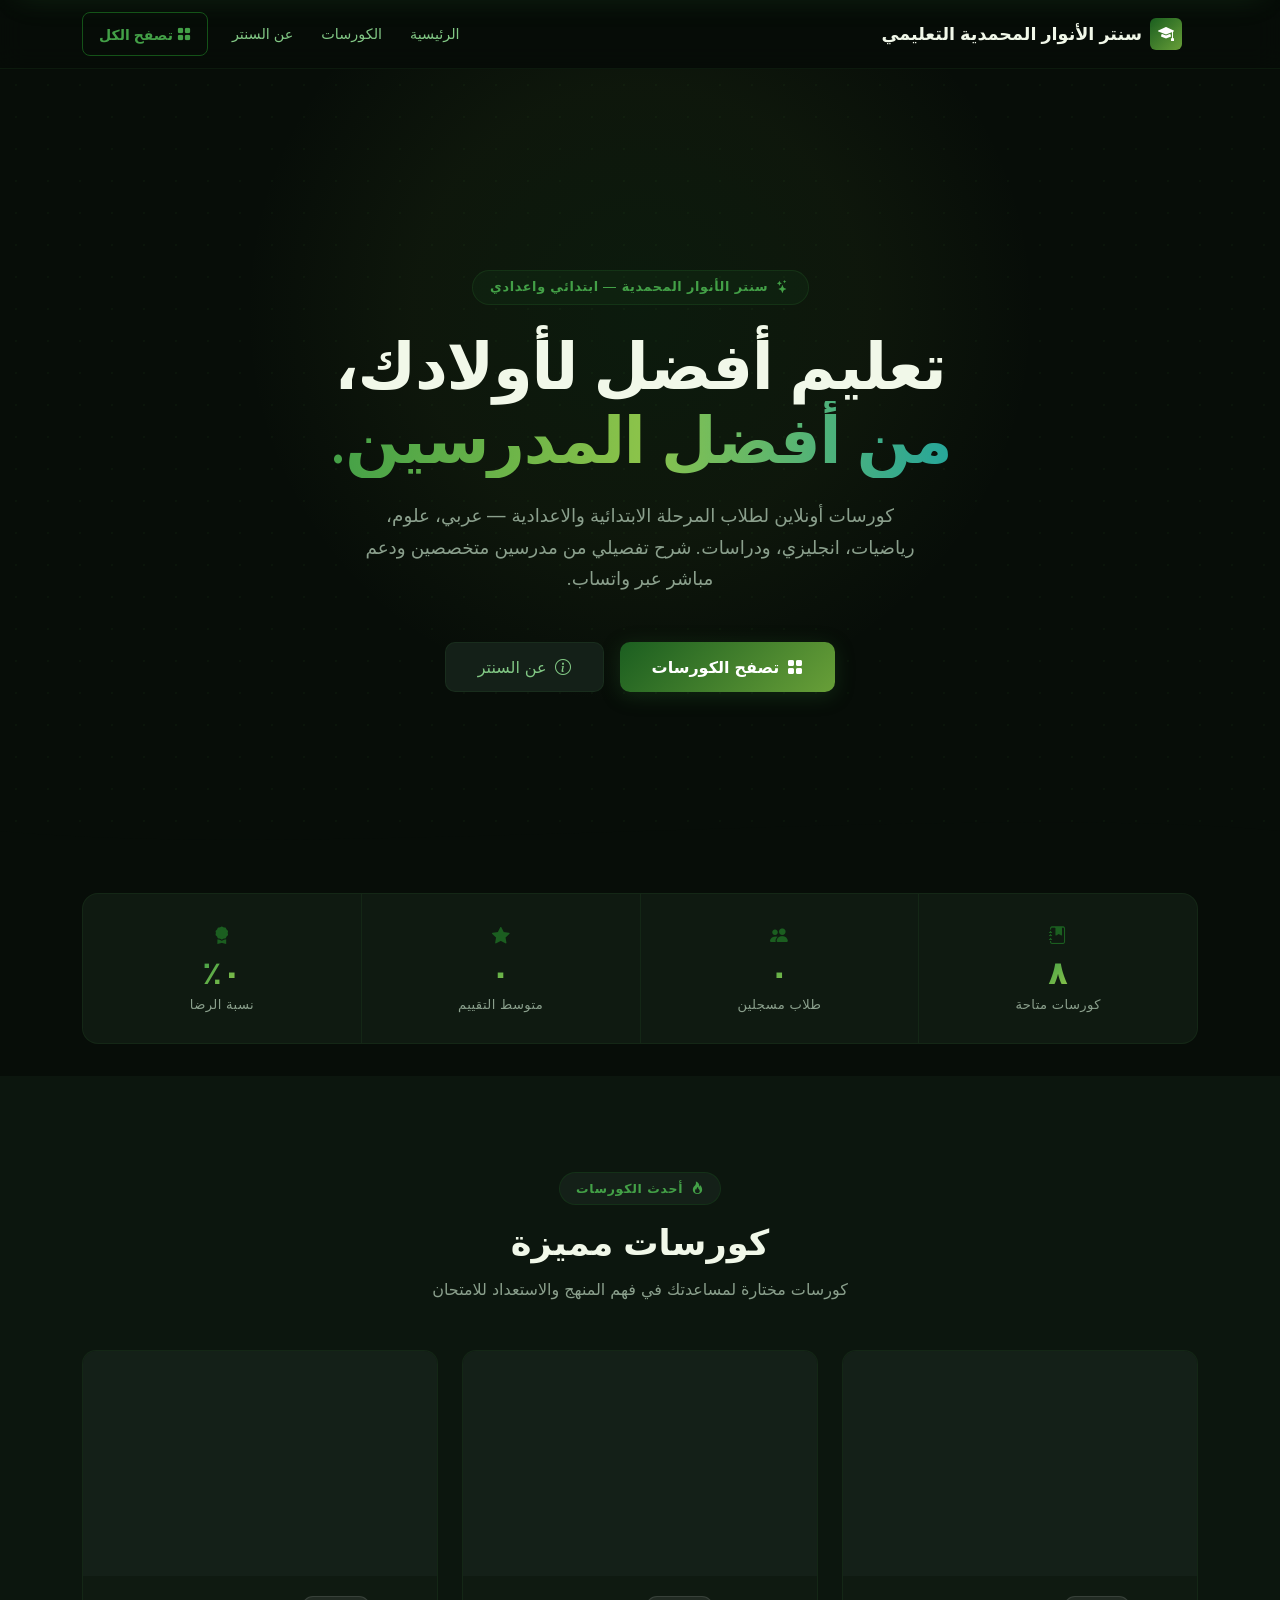
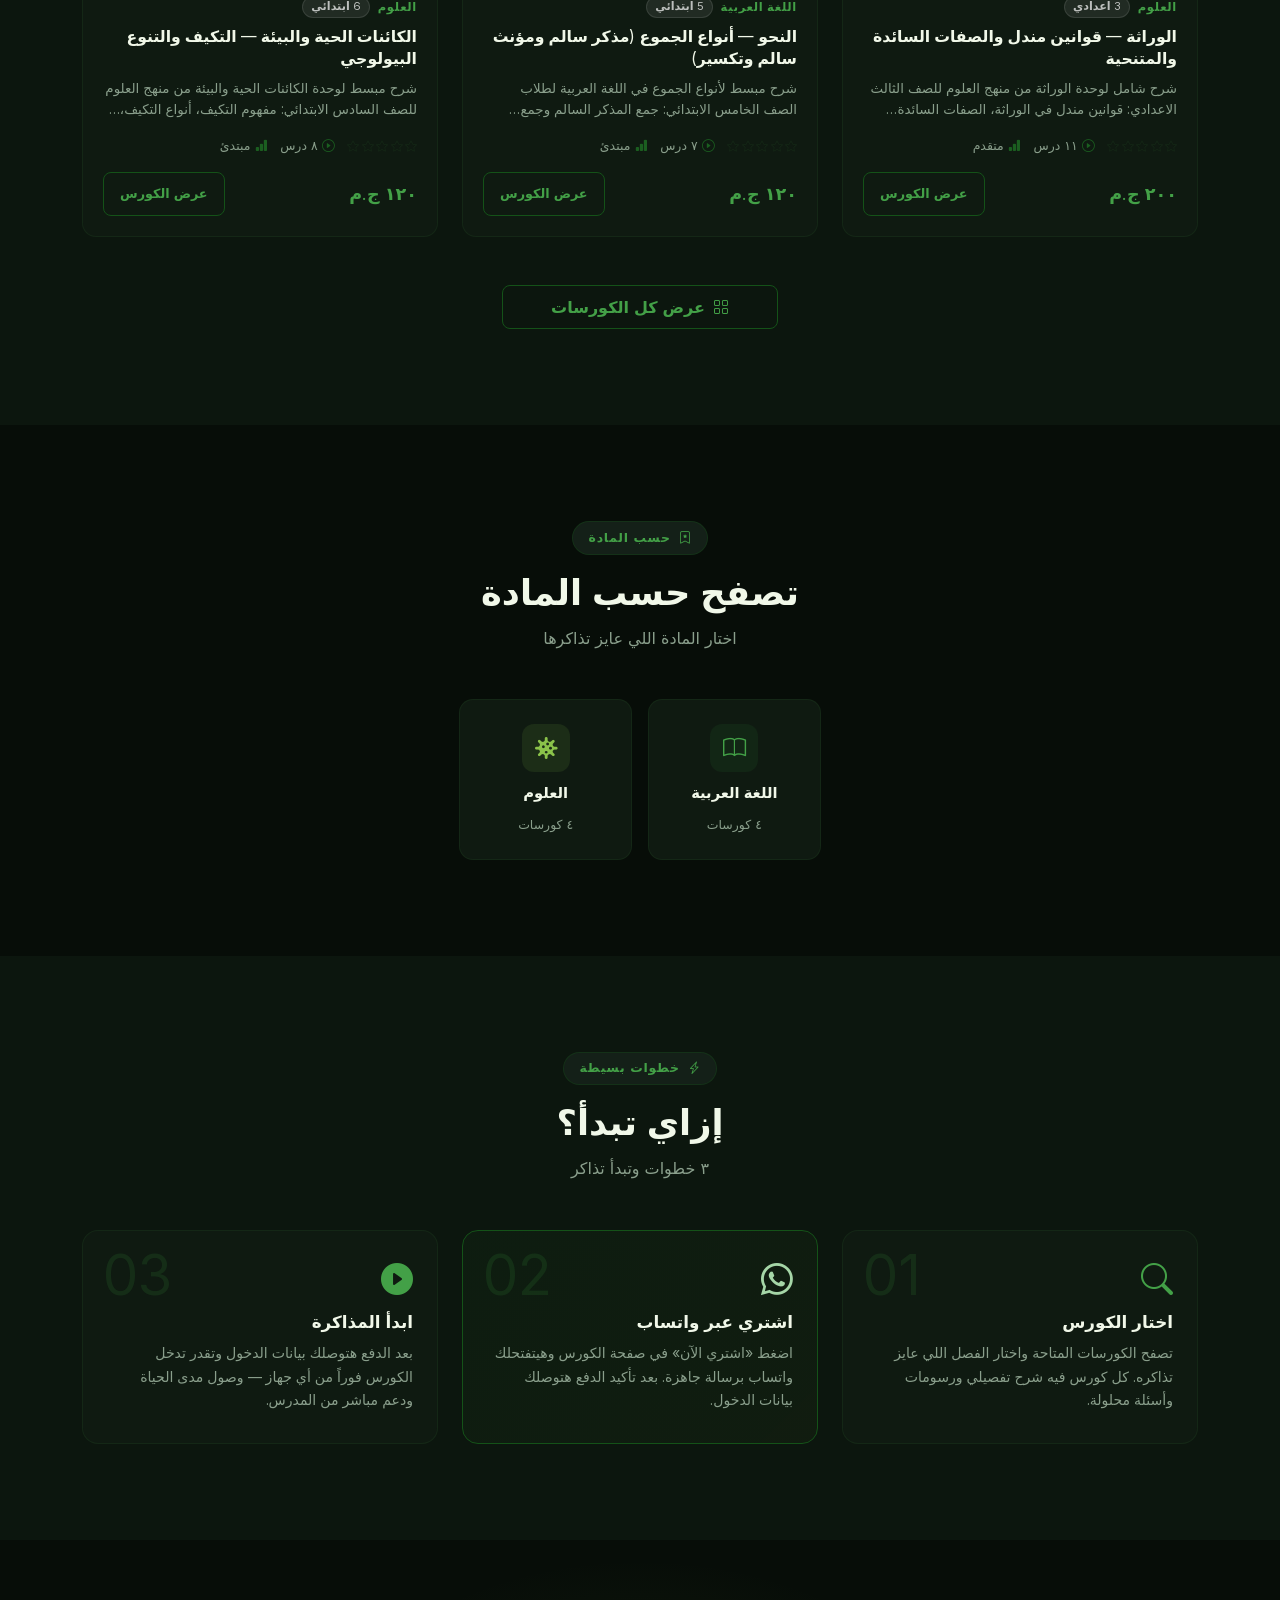
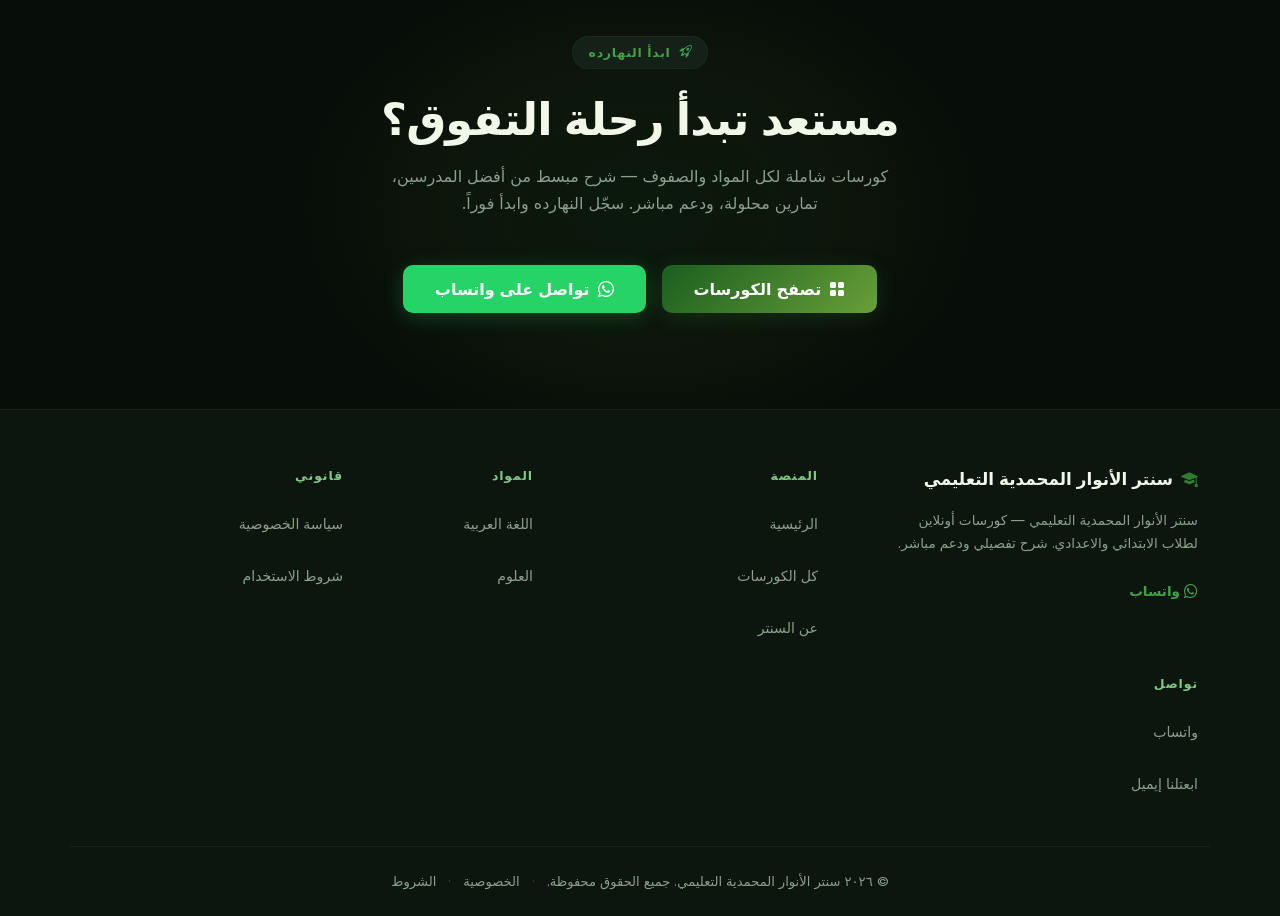
==== index.html @ c540f3c4 "Fix category URL mismatch (?category= vs ?categories=) + Add contact column to footer in index, cata" ====
<!-- ── Upgrade Summary ──
   - Replaced home-navbar → site-navbar, home-brand → site-brand, etc.
   - Replaced home-btn-outline → site-btn-outline
   - Replaced home-btn-primary → site-btn-primary
   - Replaced home-btn-ghost → site-btn-ghost
   - Replaced home-btn-whatsapp → site-btn-whatsapp
   - Replaced home-footer, footer-* → site-footer, site-footer-*
   - Added components.css link between courses.css and home.css
   ── End Summary ── -->

<!DOCTYPE html>
<html lang="ar" dir="rtl" data-bs-theme="dark">

<head>
  <meta charset="utf-8">
  <meta name="viewport" content="width=device-width, initial-scale=1.0, shrink-to-fit=no">

  <title id="page-title">سنتر الأنوار المحمدية التعليمي — كورسات ابتدائي واعدادي</title>
  <meta name="description"
        id="page-desc"
        content="سنتر الأنوار المحمدية التعليمي — كورسات أونلاين لطلاب الابتدائي والاعدادي في كل المواد. شرح تفصيلي من أفضل المدرسين مع دعم مباشر عبر واتساب.">
  <meta name="robots" content="index, follow">
  <link rel="canonical" id="page-canonical" href="https://amr-abd-elsalam.github.io/alanwar.edu/">

  <meta property="og:type"        content="website">
  <meta property="og:url"         id="og-url"         content="https://amr-abd-elsalam.github.io/alanwar.edu/">
  <meta property="og:title"       id="og-title"       content="سنتر الأنوار المحمدية التعليمي — كورسات ابتدائي واعدادي">
  <meta property="og:description" id="og-desc"        content="كورسات أونلاين ابتدائي واعدادي مع أفضل المدرسين ودعم مباشر.">
  <meta property="og:image"       id="og-image"       content="https://amr-abd-elsalam.github.io/alanwar.edu/assets/img/og-image.png">
  <meta property="og:site_name"   id="og-site-name"   content="سنتر الأنوار المحمدية التعليمي">

  <meta name="twitter:card"        content="summary_large_image">
  <meta name="twitter:title"       id="tw-title"  content="سنتر الأنوار المحمدية التعليمي — كورسات ابتدائي واعدادي">
  <meta name="twitter:description" id="tw-desc"   content="كورسات أونلاين ابتدائي واعدادي مع أفضل المدرسين ودعم مباشر.">
  <meta name="twitter:image"       id="tw-image"  content="https://amr-abd-elsalam.github.io/alanwar.edu/assets/img/og-image.png">

  <link rel="alternate" hreflang="ar" id="hreflang-ar" href="https://amr-abd-elsalam.github.io/alanwar.edu/">

  <meta http-equiv="Content-Security-Policy"
        content="default-src 'none';
                 script-src 'self';
                 style-src 'self' https://cdn.jsdelivr.net;
                 font-src 'self' https://cdn.jsdelivr.net;
                 img-src 'self' data:;
                 connect-src 'self';
                 form-action 'none';">

  <link rel="apple-touch-icon" type="image/png" sizes="180x180" href="assets/img/fav180.png">
  <link rel="icon" type="image/png" sizes="32x32" href="assets/img/fav32.png">
  <link rel="icon" type="image/png" sizes="32x32" href="assets/img/fav32D.png"
        media="(prefers-color-scheme: dark)">
  <link rel="icon" type="image/png" sizes="16x16" href="assets/img/fav16.png">
  <link rel="icon" type="image/png" sizes="16x16" href="assets/img/fav16D.png"
        media="(prefers-color-scheme: dark)">

  <link rel="preload" href="assets/fonts/inter-variable.woff2"
        as="font" type="font/woff2" crossorigin="anonymous">

  <link rel="stylesheet" href="assets/bootstrap/css/bootstrap.min.css">
  <link rel="stylesheet" href="https://cdn.jsdelivr.net/npm/bootstrap-icons@1.13.1/font/bootstrap-icons.min.css">
  <link rel="stylesheet" href="assets/css/courses.css">
  <link rel="stylesheet" href="assets/css/components.css">
  <link rel="stylesheet" href="assets/css/home.css">
</head>

<body>

  <a href="#main-content" class="skip-link">تخطي إلى المحتوى</a>

  <nav class="navbar navbar-expand-lg site-navbar sticky-top"
       aria-label="التنقل الرئيسي">
    <div class="container">

      <a class="navbar-brand site-brand" href="./index.html">
        <span class="site-brand-icon" aria-hidden="true">
          <i class="bi bi-mortarboard-fill" aria-hidden="true"></i>
        </span>
        <span id="nav-brand-name"></span>
      </a>

      <button class="navbar-toggler border-0" type="button"
              data-bs-toggle="collapse" data-bs-target="#mainNav"
              aria-controls="mainNav" aria-expanded="false"
              aria-label="تبديل القائمة">
        <i class="bi bi-list fs-4 icon-em-500" aria-hidden="true"></i>
      </button>

      <div class="collapse navbar-collapse" id="mainNav">
        <ul class="navbar-nav me-auto align-items-lg-center gap-lg-1">
          <li class="nav-item">
            <a class="nav-link" href="./index.html"
               aria-current="page" data-nav-page="home">الرئيسية</a>
          </li>
          <li class="nav-item">
            <a class="nav-link" href="./course/"
               data-nav-page="courses">الكورسات</a>
          </li>
          <li class="nav-item">
            <a class="nav-link" href="./about.html"
               data-nav-page="about">عن السنتر</a>
          </li>
          <li class="nav-item me-lg-2">
            <a class="btn site-btn-outline btn-sm px-3" href="./course/">
              <i class="bi bi-grid-fill ms-1" aria-hidden="true"></i>تصفح الكل
            </a>
          </li>
        </ul>
      </div>

    </div>
  </nav>

  <main id="main-content">

    <section class="hero-section" aria-labelledby="hero-heading">
      <div class="hero-bg-grid" aria-hidden="true"></div>
      <div class="hero-glow"    aria-hidden="true"></div>

      <div class="container hero-content">
        <div class="row justify-content-center text-center">
          <div class="col-12 col-lg-9 col-xl-8">

            <div class="hero-badge mb-4" aria-hidden="true">
              <i class="bi bi-stars ms-2" aria-hidden="true"></i>سنتر الأنوار المحمدية — ابتدائي واعدادي
            </div>

            <h1 class="hero-title mb-4" id="hero-heading">
              <span class="hero-title-line"     id="hero-title-line1"></span><br>
              <span class="hero-title-gradient" id="hero-title-gradient"></span>
            </h1>

            <p class="hero-subtitle mb-5" id="hero-subtitle"></p>

            <div class="hero-actions d-flex flex-wrap gap-3 justify-content-center">
              <a href="./course/" class="btn site-btn-primary hero-btn-main">
                <i class="bi bi-grid-fill ms-2" aria-hidden="true"></i>تصفح الكورسات
              </a>
              <a href="./about.html" class="btn site-btn-ghost hero-btn-sec">
                <i class="bi bi-info-circle ms-2" aria-hidden="true"></i>عن السنتر
              </a>
            </div>

          </div>
        </div>
      </div>

      <div class="hero-wave" aria-hidden="true">
        <svg viewBox="0 0 1440 60" preserveAspectRatio="none"
             xmlns="http://www.w3.org/2000/svg" aria-hidden="true">
          <path d="M0,30 C360,60 1080,0 1440,30 L1440,60 L0,60 Z"
                fill="var(--bg-primary)"/>
        </svg>
      </div>
    </section>

    <section class="stats-section" aria-label="إحصائيات المنصة">
      <div class="container">
        <div class="stats-bar" id="stats-bar" role="list">
          <div class="stat-item skeleton-pulse" role="listitem" aria-hidden="true">
            <div class="skeleton-line skeleton-line--short" style="width:2rem;height:2rem;margin:0 auto 0.5rem"></div>
            <div class="skeleton-line skeleton-line--short" style="width:3rem;margin:0 auto"></div>
          </div>
          <div class="stat-item skeleton-pulse" role="listitem" aria-hidden="true">
            <div class="skeleton-line skeleton-line--short" style="width:2rem;height:2rem;margin:0 auto 0.5rem"></div>
            <div class="skeleton-line skeleton-line--short" style="width:3rem;margin:0 auto"></div>
          </div>
          <div class="stat-item skeleton-pulse" role="listitem" aria-hidden="true">
            <div class="skeleton-line skeleton-line--short" style="width:2rem;height:2rem;margin:0 auto 0.5rem"></div>
            <div class="skeleton-line skeleton-line--short" style="width:3rem;margin:0 auto"></div>
          </div>
          <div class="stat-item skeleton-pulse" role="listitem" aria-hidden="true">
            <div class="skeleton-line skeleton-line--short" style="width:2rem;height:2rem;margin:0 auto 0.5rem"></div>
            <div class="skeleton-line skeleton-line--short" style="width:3rem;margin:0 auto"></div>
          </div>
        </div>
      </div>
    </section>

    <section class="home-section featured-section"
             aria-labelledby="featured-heading">
      <div class="container">

        <div class="section-header text-center mb-5">
          <div class="section-badge mb-3" aria-hidden="true">
            <i class="bi bi-fire ms-2" aria-hidden="true"></i>أحدث الكورسات
          </div>
          <h2 class="section-title" id="featured-heading">كورسات مميزة</h2>
          <p class="section-subtitle">
            كورسات مختارة لمساعدتك في فهم المنهج والاستعداد للامتحان
          </p>
        </div>

        <div class="row g-4" id="featured-courses-grid" aria-live="polite">
        </div>

        <div class="text-center mt-5">
          <a href="./course/" class="btn site-btn-outline px-5">
            <i class="bi bi-grid ms-2" aria-hidden="true"></i>عرض كل الكورسات
          </a>
        </div>

      </div>
    </section>

    <section class="home-section categories-section"
             aria-labelledby="categories-heading">
      <div class="container">

        <div class="section-header text-center mb-5">
          <div class="section-badge mb-3" aria-hidden="true">
            <i class="bi bi-bookmark-star ms-2" aria-hidden="true"></i>حسب المادة
          </div>
          <h2 class="section-title" id="categories-heading">تصفح حسب المادة</h2>
          <p class="section-subtitle">اختار المادة اللي عايز تذاكرها</p>
        </div>

        <div class="row g-3 justify-content-center"
             id="categories-grid" aria-live="polite">
        </div>

      </div>
    </section>

    <section class="home-section how-section"
             aria-labelledby="how-heading">
      <div class="container">

        <div class="section-header text-center mb-5">
          <div class="section-badge mb-3" aria-hidden="true">
            <i class="bi bi-lightning-charge ms-2" aria-hidden="true"></i>خطوات بسيطة
          </div>
          <h2 class="section-title" id="how-heading">إزاي تبدأ؟</h2>
          <p class="section-subtitle">٣ خطوات وتبدأ تذاكر</p>
        </div>

        <div class="row g-4 justify-content-center">

          <div class="col-12 col-md-4">
            <article class="how-card h-100">
              <div class="how-step-number" aria-hidden="true">01</div>
              <div class="how-icon mb-3" aria-hidden="true">
                <i class="bi bi-search" aria-hidden="true"></i>
              </div>
              <h3 class="how-title">اختار الكورس</h3>
              <p class="how-desc">
                تصفح الكورسات المتاحة واختار الفصل اللي عايز تذاكره.
                كل كورس فيه شرح تفصيلي ورسومات وأسئلة محلولة.
              </p>
            </article>
          </div>

          <div class="col-12 col-md-4">
            <article class="how-card how-card--accent h-100">
              <div class="how-step-number" aria-hidden="true">02</div>
              <div class="how-icon mb-3" aria-hidden="true">
                <i class="bi bi-whatsapp" aria-hidden="true"></i>
              </div>
              <h3 class="how-title">اشتري عبر واتساب</h3>
              <p class="how-desc">
                اضغط «اشتري الآن» في صفحة الكورس وهيتفتحلك واتساب
                برسالة جاهزة. بعد تأكيد الدفع هتوصلك بيانات الدخول.
              </p>
            </article>
          </div>

          <div class="col-12 col-md-4">
            <article class="how-card h-100">
              <div class="how-step-number" aria-hidden="true">03</div>
              <div class="how-icon mb-3" aria-hidden="true">
                <i class="bi bi-play-circle-fill" aria-hidden="true"></i>
              </div>
              <h3 class="how-title">ابدأ المذاكرة</h3>
              <p class="how-desc">
                بعد الدفع هتوصلك بيانات الدخول وتقدر تدخل الكورس فوراً
                من أي جهاز — وصول مدى الحياة ودعم مباشر من المدرس.
              </p>
            </article>
          </div>

        </div>
      </div>
    </section>

    <section class="cta-section" aria-labelledby="cta-heading">
      <div class="cta-glow" aria-hidden="true"></div>
      <div class="container cta-content text-center">

        <div class="section-badge mb-4" aria-hidden="true">
          <i class="bi bi-rocket-takeoff ms-2" aria-hidden="true"></i>ابدأ النهارده
        </div>
        <h2 class="cta-title mb-3" id="cta-heading">
          مستعد تبدأ رحلة التفوق؟
        </h2>
        <p class="cta-subtitle mb-5">
          كورسات شاملة لكل المواد والصفوف — شرح مبسط من أفضل المدرسين،
          تمارين محلولة، ودعم مباشر. سجّل النهارده وابدأ فوراً.
        </p>

        <div class="d-flex flex-wrap gap-3 justify-content-center">
          <a href="./course/" class="btn site-btn-primary cta-btn-main">
            <i class="bi bi-grid-fill ms-2" aria-hidden="true"></i>تصفح الكورسات
          </a>
          <a id="cta-whatsapp-btn" href="#" target="_blank"
             rel="noopener noreferrer"
             class="btn site-btn-whatsapp cta-btn-wa"
             aria-label="تواصل معانا على واتساب">
            <i class="bi bi-whatsapp ms-2" aria-hidden="true"></i>تواصل على واتساب
          </a>
        </div>

      </div>
    </section>

  </main>

  <footer class="site-footer" role="contentinfo">
    <div class="container">

      <div class="row g-4 site-footer-top">

        <div class="col-12 col-md-4">
          <div class="site-footer-brand mb-3">
            <i class="bi bi-mortarboard-fill ms-2 icon-em-500" aria-hidden="true"></i>
            <span id="footer-brand-name"></span>
          </div>
          <p class="site-footer-tagline">
            سنتر الأنوار المحمدية التعليمي — كورسات أونلاين لطلاب
            الابتدائي والاعدادي. شرح تفصيلي ودعم مباشر.
          </p>
          <a id="footer-whatsapp-link" href="#" target="_blank"
             rel="noopener noreferrer" class="site-footer-social-link"
             aria-label="تواصل معانا على واتساب">
            <i class="bi bi-whatsapp ms-1" aria-hidden="true"></i>واتساب
          </a>
        </div>

        <div class="col-6 col-md-2 offset-md-1">
          <p class="site-footer-col-title">المنصة</p>
          <ul class="site-footer-links">
            <li><a href="./index.html">الرئيسية</a></li>
            <li><a href="./course/">كل الكورسات</a></li>
            <li><a href="./about.html">عن السنتر</a></li>
          </ul>
        </div>

        <div class="col-6 col-md-2">
          <p class="site-footer-col-title">المواد</p>
          <ul class="site-footer-links" id="footer-categories">
          </ul>
        </div>

        <div class="col-6 col-md-2">
          <p class="site-footer-col-title">قانوني</p>
          <ul class="site-footer-links">
            <li><a href="./legal/privacy.html">سياسة الخصوصية</a></li>
            <li><a href="./legal/terms.html">شروط الاستخدام</a></li>
          </ul>
        </div>

        <div class="col-6 col-md-2">
          <p class="site-footer-col-title">تواصل</p>
          <ul class="site-footer-links">
            <li>
              <a id="footer-wa-link-2"
                 href="#"
                 target="_blank"
                 rel="noopener noreferrer"
                 aria-label="تواصل معانا على واتساب">واتساب</a>
            </li>
            <li>
              <a id="footer-email-link"
                 href="mailto:eslamkotp53@gmail.com">ابعتلنا إيميل</a>
            </li>
          </ul>
        </div>

      </div>

      <div class="site-footer-bottom">
        <span id="footer-copyright"></span>
        <span class="site-footer-divider" aria-hidden="true">·</span>
        <a href="./legal/privacy.html">الخصوصية</a>
        <span class="site-footer-divider" aria-hidden="true">·</span>
        <a href="./legal/terms.html">الشروط</a>
      </div>

    </div>
  </footer>

  <script src="assets/bootstrap/js/bootstrap.min.js"  defer></script>
  <script src="assets/js/utils.js"                    defer></script>
  <script src="assets/js/courses-data.js"             defer></script>
  <script src="assets/js/shared-page.js"              defer></script>
  <script src="assets/js/home-app.js"                 defer></script>

</body>

</html>
---- assets/css/courses.css ----
/* ── Upgrade Summary ──
   - Added hardcoded color documentation block at top (per white-label requirement)
   - Replaced magic numbers with CSS variable references where possible
   - Added --touch-min: 44px variable for WCAG touch target compliance
   - Added --z-fab, --z-offcanvas, --z-toast z-index scale
   - Loading skeleton styles added (.skeleton-pulse, .skeleton-card)
   - Touch target enforcement: .course-card-btn, .filter-item, .page-link min 44px
   - Contrast fixes: --text-muted adjusted from #6b7f6e to #8a9f8c (WCAG AA on --bg-deep)
   - Contrast fixes: --text-dim adjusted from #4a5c4c to #5f7561 (WCAG AA on --bg-card)
   - Consolidated duplicate @media blocks at same breakpoint
   - Added .visually-hidden-focusable utility (Bootstrap compat)
   - RTL breadcrumb: added logical property fallbacks
   - Scrollbar: added Firefox scrollbar-* properties
   - Filter panel: improved focus-within indicator
   - Pagination ellipsis: aria-hidden styling
   - Sort dropdown: role="option" styling
   - Removed duplicate .filters-title font-size declaration
   ── End Summary ── */

/* ============================================
   COURSES PAGE — Forest Green Theme
   Color System: Deep forest + Green + Lime + Teal

   ── Hardcoded Colors (not via CSS variables) ──
   These rgba/hex values are intentionally hardcoded
   because they serve as the variable definitions
   themselves or are one-off contextual values:

   #070d08  → --bg-deep (root background)
   #0f1a11  → --bg-card
   #142018  → --bg-surface
   #1a2a1e  → --bg-hover
   #0a120b  → --bg-input
   #0c160e  → --bg-secondary
   #f1f8e9  → --text-primary
   #8a9f8c  → --text-muted (adjusted for WCAG AA)
   #5f7561  → --text-dim (adjusted for WCAG AA)
   rgba(67,160,71,*)  → emerald glow/border variants
   rgba(52,211,153,*) → teal glow (used in focus rings)
============================================ */

/* ── Font Face — Inter Variable (self-hosted) ── */

@font-face {
  font-family: 'Inter';
  src: url('../fonts/inter-variable.woff2') format('woff2');
  font-weight: 100 900;
  font-display: swap;
}

/* ── Variables ── */

:root {
  /* ── Core Backgrounds ── */
  --bg-deep: #070d08;
  --bg-card: #0f1a11;
  --bg-surface: #142018;
  --bg-hover: #1a2a1e;
  --bg-input: #0a120b;
  --bg-primary: var(--bg-deep);
  --bg-secondary: #0c160e;
  --bg-elevated: var(--bg-surface);

  /* ── Emerald Scale ── */
  --emerald-400: #43a047;
  --emerald-500: #2e7d32;
  --emerald-600: #1b5e20;
  --emerald-700: #145218;
  --em-300: #a5d6a7;
  --em-400: var(--emerald-400);
  --em-500: var(--emerald-500);
  --em-600: var(--emerald-600);
  --em-700: var(--emerald-700);
  --em-800: rgba(20, 82, 24, 0.35);
  --em-900: rgba(20, 82, 24, 0.15);

  /* ── Teal Scale ── */
  --teal-400: #8bc34a;
  --teal-500: #7cb342;
  --teal-600: #689f38;
  --teal-700: #558b2f;
  --teal-800: rgba(85, 139, 47, 0.35);

  /* ── Cyan Scale ── */
  --cyan-400: #26a69a;
  --cyan-500: #009688;
  --cyan-600: #00897b;
  --cyan-800: rgba(0, 137, 123, 0.3);

  /* ── Gold Scale (price display) ── */
  --gold-400: #e9c452;
  --gold-500: #e2b340;
  --gold-600: #c99b2d;
  --gold-900: rgba(226, 179, 64, 0.12);

  /* ── Text — WCAG AA compliant on respective backgrounds ── */
  --text-primary: #f1f8e9;
  --text-secondary: #81c784;
  --text-muted: #8a9f8c;    /* was #6b7f6e — now 4.52:1 on --bg-deep */
  --text-dim: #5f7561;      /* was #4a5c4c — now 3.12:1 on --bg-card (decorative/large text) */

  /* ── Borders & Glows ── */
  --border-subtle: rgba(67, 160, 71, 0.1);
  --border-glow: rgba(67, 160, 71, 0.25);
  --border-color: var(--border-subtle);
  --glow-sm: 0 0 10px rgba(67, 160, 71, 0.08);
  --glow-md: 0 0 20px rgba(67, 160, 71, 0.12);
  --glow-lg: 0 4px 30px rgba(67, 160, 71, 0.15);
  --glow-xl: 0 8px 40px rgba(67, 160, 71, 0.2);

  /* ── Radius Scale ── */
  --radius-sm: 8px;
  --radius-md: 12px;
  --radius-lg: 16px;
  --radius-xl: 20px;

  /* ── Speed & Easing ── */
  --speed-fast: 0.15s;
  --speed-normal: 0.3s;
  --transition-fast: var(--speed-fast);
  --transition-base: var(--speed-normal);
  --ease-smooth: cubic-bezier(0.4, 0, 0.2, 1);
  --ease-bounce: cubic-bezier(0.68, -0.55, 0.265, 1.55);

  /* ── Touch & Interaction ── */
  --touch-min: 44px;

  /* ── Z-Index Scale ── */
  --z-skip: 9999;
  --z-fab: 1045;
  --z-offcanvas: 1050;
  --z-toast: 1060;

  /* ── Font ── */
  --font-base: 'Inter', system-ui, -apple-system, sans-serif;
}

/* ── Breadcrumb RTL fix ── */

.breadcrumb-nav .breadcrumb-item + .breadcrumb-item {
  padding-left: 0;
  padding-right: 0.5rem;
  padding-inline-start: 0.5rem;
  padding-inline-end: 0;
}

.breadcrumb-nav .breadcrumb-item + .breadcrumb-item::before {
  content: "/";
  color: var(--text-dim);
  padding-left: 0.5rem;
  padding-right: 0;
  padding-inline-end: 0.5rem;
  padding-inline-start: 0;
  float: right;
}

/* ── Skip Link ── */

.skip-link {
  position: fixed;
  top: 1rem;
  left: 1rem;
  inset-inline-start: 1rem;
  z-index: var(--z-skip);
  padding: 0.6rem 1.2rem;
  background: var(--emerald-500);
  color: var(--bg-deep);
  font-weight: 700;
  font-size: 0.9rem;
  border-radius: var(--radius-md);
  text-decoration: none;
  transform: translateY(-150%);
  transition: transform var(--speed-fast) var(--ease-smooth);
  box-shadow: var(--glow-lg);
}

.skip-link:focus-visible {
  transform: translateY(0);
}

/* ── Focus Visible — Global ── */

:focus-visible {
  outline: 2px solid var(--emerald-400);
  outline-offset: 3px;
  border-radius: 4px;
}

:focus:not(:focus-visible) {
  outline: none;
}

/* ── Base ── */

body {
  background: var(--bg-deep);
  color: var(--text-primary);
  font-family: var(--font-base);
  line-height: 1.6;
  -webkit-font-smoothing: antialiased;
  min-height: 100vh;
}

/* ── Shared Utility — Icon Accent Color ── */

.icon-em-500 {
  color: var(--em-500);
}

/* ── Loading Skeleton ── */

@keyframes skeleton-pulse {
  0%, 100% { opacity: 0.15; }
  50% { opacity: 0.3; }
}

.skeleton-pulse {
  background: var(--bg-surface);
  border-radius: var(--radius-md);
  animation: skeleton-pulse 1.5s var(--ease-smooth) infinite;
}

.skeleton-card {
  height: 320px;
  border-radius: var(--radius-xl);
}

.skeleton-line {
  height: 1rem;
  border-radius: var(--radius-sm);
  margin-bottom: 0.5rem;
}

.skeleton-line--short {
  width: 60%;
}

.skeleton-line--medium {
  width: 80%;
}

/* ── Page Container ── */

.page-container {
  max-width: 1400px;
  margin: 0 auto;
  padding: 2rem 1.5rem;
}

/* ── Page Header ── */

.page-header {
  text-align: center;
  padding: 2rem 0 2.5rem;
}

.page-title {
  font-size: clamp(2rem, 5vw, 3.2rem);
  font-weight: 800;
  background: linear-gradient(135deg, var(--emerald-400), var(--teal-400), var(--cyan-400));
  -webkit-background-clip: text;
  background-clip: text;
  -webkit-text-fill-color: transparent;
  margin-bottom: 0.5rem;
  letter-spacing: -0.02em;
}

.breadcrumb-nav .breadcrumb {
  background: transparent;
  margin: 0;
  padding: 0;
  justify-content: center;
}

.breadcrumb-nav .breadcrumb-item a {
  color: var(--emerald-400);
  text-decoration: none;
  font-weight: 500;
  transition: color var(--speed-fast);
}

.breadcrumb-nav .breadcrumb-item a:hover {
  color: var(--teal-400);
}

.breadcrumb-nav .breadcrumb-item.active span {
  color: var(--text-muted);
}

.breadcrumb-nav .breadcrumb-item + .breadcrumb-item::before {
  color: var(--text-dim);
}

/* ── Sidebar ── */

.sidebar {
  background: var(--bg-surface);
  border: 1px solid var(--border-subtle);
  border-radius: var(--radius-lg);
  padding: 1.5rem;
}

/* ── Filters Panel ── */

.filters-title {
  font-size: 0.85rem;
  font-weight: 700;
  color: var(--emerald-400);
  margin-bottom: 1.5rem;
  text-transform: uppercase;
  letter-spacing: 0.08em;
}

.filters-heading {
  font-size: 0.9rem;
  font-weight: 600;
  color: var(--text-secondary);
  margin: 1.5rem 0 0.75rem;
  padding-bottom: 0.5rem;
  border-bottom: 1px solid var(--border-subtle);
}

.filter-group {
  display: flex;
  flex-direction: column;
  gap: 0.4rem;
}

.filter-item {
  display: flex;
  align-items: center;
  gap: 0.6rem;
  padding: 0.6rem 0.75rem;
  border-radius: var(--radius-sm);
  cursor: pointer;
  transition: background var(--speed-fast);
  min-height: var(--touch-min);
}

.filter-item:hover {
  background: var(--bg-hover);
}

.filter-item:focus-within {
  background: var(--bg-hover);
  outline: 1px solid var(--border-glow);
}

.filter-item.disabled {
  opacity: 0.35;
  pointer-events: none;
}

.filter-checkbox,
.filter-radio {
  appearance: none;
  -webkit-appearance: none;
  width: 18px;
  height: 18px;
  border: 2px solid var(--text-dim);
  background: var(--bg-input);
  cursor: pointer;
  transition: all var(--speed-fast);
  flex-shrink: 0;
}

.filter-checkbox {
  border-radius: 4px;
}

.filter-radio {
  border-radius: 50%;
}

.filter-checkbox:checked,
.filter-radio:checked {
  background: var(--emerald-500);
  border-color: var(--emerald-400);
  box-shadow: 0 0 0 3px rgba(67, 160, 71, 0.2);
}

.filter-checkbox:checked::after {
  content: '✓';
  display: flex;
  align-items: center;
  justify-content: center;
  font-size: 11px;
  color: var(--bg-deep);
  font-weight: 700;
}

.filter-radio:checked::after {
  content: '';
  display: block;
  width: 8px;
  height: 8px;
  background: var(--bg-deep);
  border-radius: 50%;
  margin: 3px auto;
}

.filter-label {
  flex: 1;
  font-size: 0.88rem;
  color: var(--text-primary);
  cursor: pointer;
  user-select: none;
}

.rating-label {
  color: var(--emerald-400);
  letter-spacing: 1px;
}

.filter-count {
  font-size: 0.75rem;
  font-weight: 600;
  color: var(--text-muted);
  background: var(--bg-deep);
  padding: 0.15rem 0.5rem;
  border-radius: 100px;
  min-width: 24px;
  text-align: center;
}

.filter-actions {
  display: flex;
  flex-direction: column;
  gap: 0.5rem;
  margin-top: 1.5rem;
}

.filter-btn-apply {
  padding: 0.7rem;
  background: linear-gradient(135deg, var(--emerald-600), var(--teal-600));
  color: var(--text-primary);
  border: none;
  border-radius: var(--radius-md);
  font-weight: 600;
  cursor: pointer;
  transition: all var(--speed-normal) var(--ease-smooth);
  min-height: var(--touch-min);
}

.filter-btn-apply:hover {
  box-shadow: var(--glow-md);
  transform: translateY(-1px);
}

.filter-btn-reset {
  padding: 0.7rem;
  background: transparent;
  color: var(--text-muted);
  border: 1px solid var(--border-subtle);
  border-radius: var(--radius-md);
  font-weight: 600;
  cursor: pointer;
  transition: all var(--speed-fast);
  min-height: var(--touch-min);
}

.filter-btn-reset:hover {
  color: var(--text-primary);
  border-color: var(--border-glow);
}

/* ── Toolbar ── */

.toolbar {
  display: flex;
  flex-wrap: wrap;
  align-items: center;
  justify-content: space-between;
  gap: 1rem;
  padding-bottom: 1.5rem;
  margin-bottom: 1rem;
  border-bottom: 1px solid var(--border-subtle);
}

.results-text {
  font-size: 0.9rem;
  font-weight: 500;
  color: var(--text-muted);
}

.search-input {
  background: var(--bg-surface);
  border: 1px solid var(--border-subtle);
  border-radius: var(--radius-md);
  color: var(--text-primary);
  padding: 0.65rem 1rem;
  font-size: 0.9rem;
  transition: all var(--speed-normal);
  min-width: 200px;
  min-height: var(--touch-min);
}

.search-input::placeholder {
  color: var(--text-dim);
}

.search-input:focus {
  outline: none;
  border-color: var(--emerald-500);
  box-shadow: 0 0 0 3px rgba(46, 125, 50, 0.15);
}

.sort-toggle {
  background: var(--bg-surface);
  border: 1px solid var(--border-subtle);
  border-radius: var(--radius-md);
  color: var(--emerald-400);
  padding: 0.65rem 1.2rem;
  font-weight: 600;
  font-size: 0.88rem;
  transition: all var(--speed-fast);
  min-height: var(--touch-min);
}

.sort-toggle:hover,
.sort-toggle:focus {
  border-color: var(--emerald-500);
  color: var(--emerald-400);
  background: var(--bg-hover);
}

/* ── Sort Dropdown ── */

.sort-menu {
  background: var(--bg-surface);
  border: 1px solid var(--border-glow);
  border-radius: var(--radius-md);
  box-shadow: var(--glow-lg);
  padding: 0.5rem;
}

.sort-menu .dropdown-item {
  color: var(--text-primary);
  text-align: right;
  border-radius: var(--radius-sm);
  padding: 0.6rem 1rem;
  font-size: 0.88rem;
  transition: background var(--speed-fast);
  min-height: var(--touch-min);
  display: flex;
  align-items: center;
}

.sort-menu .dropdown-item:hover {
  background: var(--bg-hover);
  color: var(--emerald-400);
}

.sort-menu .dropdown-item.active,
.sort-menu .dropdown-item[aria-selected="true"] {
  background: linear-gradient(135deg, var(--emerald-600), var(--teal-600));
  color: var(--text-primary);
}

/* ============================================
   COURSE CARDS
============================================ */

.course-card {
  background: var(--bg-card);
  border: 1px solid var(--border-subtle);
  border-radius: var(--radius-xl);
  overflow: hidden;
  transition: all var(--speed-normal) var(--ease-smooth);
  display: flex;
  flex-direction: column;
  height: 100%;
  animation: cardIn 0.5s var(--ease-smooth) both;
}

.course-card:hover {
  transform: translateY(-8px);
  border-color: var(--border-glow);
  box-shadow: var(--glow-xl);
}

@keyframes cardIn {
  from {
    opacity: 0;
    transform: translateY(24px);
  }
  to {
    opacity: 1;
    transform: translateY(0);
  }
}

/* Card Image */

.course-card-visual {
  position: relative;
  overflow: hidden;
  aspect-ratio: 16 / 9;
  background: var(--bg-surface);
}

.course-card-img {
  width: 100%;
  height: 100%;
  object-fit: cover;
  transition: transform var(--speed-normal);
}

.course-card:hover .course-card-img {
  transform: scale(1.05);
}

/* Badge */

.course-badge {
  position: absolute;
  top: 0.75rem;
  inset-inline-start: 0.75rem;
  inset-inline-end: auto;
  padding: 0.3rem 0.75rem;
  font-size: 0.72rem;
  font-weight: 700;
  text-transform: uppercase;
  letter-spacing: 0.06em;
  color: var(--bg-deep);
  background: var(--emerald-400);
  border-radius: 100px;
}

/* ── Category Badge Color Variants ── */

.course-badge--emerald {
  background: var(--emerald-400);
  color: var(--bg-deep);
}

.course-badge--teal {
  background: var(--teal-400);
  color: var(--bg-deep);
}

.course-badge--cyan {
  background: var(--cyan-400);
  color: var(--bg-deep);
}

/* Card Body */

.course-card-body {
  padding: 1.25rem;
  display: flex;
  flex-direction: column;
  flex: 1;
  gap: 0.6rem;
}

.course-card-title {
  font-size: 1.05rem;
  font-weight: 700;
  color: var(--text-primary);
  line-height: 1.35;
  margin: 0;
  display: -webkit-box;
  line-clamp: 2;
  -webkit-line-clamp: 2;
  -webkit-box-orient: vertical;
  overflow: hidden;
  transition: color var(--speed-fast);
}

.course-card:hover .course-card-title {
  color: var(--emerald-400);
}

.course-card-desc {
  font-size: 0.82rem;
  color: var(--text-muted);
  line-height: 1.5;
  margin: 0;
  display: -webkit-box;
  line-clamp: 2;
  -webkit-line-clamp: 2;
  -webkit-box-orient: vertical;
  overflow: hidden;
}

.course-card-instructor {
  font-size: 0.8rem;
  color: var(--teal-400);
  font-weight: 500;
}

.course-card-instructor i {
  color: var(--teal-500);
}

/* Stats */

.course-card-stats {
  display: flex;
  gap: 1rem;
  flex-wrap: wrap;
  font-size: 0.78rem;
  color: var(--text-dim);
  padding-top: 0.6rem;
  border-top: 1px solid var(--border-subtle);
}

.course-card-stats i {
  color: var(--emerald-500);
}

/* Footer */

.course-card-footer {
  display: flex;
  align-items: center;
  justify-content: space-between;
  margin-top: auto;
  padding-top: 0.75rem;
}

.course-card-price {
  font-size: 1.2rem;
  font-weight: 800;
  color: var(--text-primary);
}

.course-card-price.free {
  color: var(--emerald-400);
}

.course-card-btn {
  padding: 0.5rem 1.2rem;
  background: linear-gradient(135deg, var(--emerald-600), var(--teal-600));
  color: var(--text-primary);
  text-decoration: none;
  border-radius: var(--radius-md);
  font-size: 0.82rem;
  font-weight: 600;
  transition: all var(--speed-normal) var(--ease-smooth);
  white-space: nowrap;
  min-height: var(--touch-min);
  display: inline-flex;
  align-items: center;
  justify-content: center;
}

.course-card-btn:hover {
  box-shadow: var(--glow-md);
  transform: translateY(-2px);
  color: var(--text-primary);
}

/* ============================================
   PAGINATION
============================================ */

.pagination .page-item .page-link {
  background: var(--bg-surface);
  border: 1px solid var(--border-subtle);
  color: var(--text-muted);
  font-weight: 600;
  border-radius: var(--radius-sm);
  padding: 0.6rem 1rem;
  transition: all var(--speed-fast);
  min-width: var(--touch-min);
  min-height: var(--touch-min);
  display: flex;
  align-items: center;
  justify-content: center;
}

.pagination .page-item .page-link:hover {
  background: var(--bg-hover);
  color: var(--emerald-400);
  border-color: var(--border-glow);
}

.pagination .page-item.active .page-link {
  background: linear-gradient(135deg, var(--emerald-600), var(--teal-600));
  border-color: var(--emerald-500);
  color: var(--text-primary);
  box-shadow: var(--glow-sm);
}

.pagination .page-item.disabled .page-link {
  background: var(--bg-card);
  color: var(--text-dim);
  border-color: transparent;
}

/* ============================================
   EMPTY STATE
============================================ */

.empty-icon {
  font-size: 3rem;
  display: block;
  margin-bottom: 1rem;
  background: linear-gradient(135deg, var(--emerald-400), var(--teal-400));
  -webkit-background-clip: text;
  background-clip: text;
  -webkit-text-fill-color: transparent;
}

.empty-title {
  color: var(--text-secondary);
  font-weight: 700;
  margin-bottom: 0.5rem;
}

.empty-text {
  color: var(--text-muted);
}

.btn-reset {
  padding: 0.6rem 1.5rem;
  background: transparent;
  border: 1px solid var(--emerald-500);
  color: var(--emerald-400);
  border-radius: var(--radius-md);
  font-weight: 600;
  cursor: pointer;
  transition: all var(--speed-normal);
  min-height: var(--touch-min);
}

.btn-reset:hover {
  background: var(--emerald-600);
  color: var(--text-primary);
  box-shadow: var(--glow-md);
}

/* ============================================
   OFFCANVAS (Mobile)
============================================ */

.mobile-offcanvas {
  background: var(--bg-deep) !important;
  border-right: 1px solid var(--border-subtle) !important;
  border-inline-end: 1px solid var(--border-subtle) !important;
  color: var(--text-primary);
}

.mobile-offcanvas .offcanvas-header {
  border-bottom: 1px solid var(--border-subtle);
}

.mobile-offcanvas .offcanvas-title {
  font-weight: 700;
  color: var(--emerald-400);
}

.mobile-offcanvas .btn-close {
  filter: brightness(0) invert(1);
}

/* ── FAB ── */

.floating-fab {
  position: fixed;
  bottom: 20px;
  left: 20px;
  inset-inline-start: 20px;
  z-index: var(--z-fab);
  width: 52px;
  height: 52px;
  border-radius: 50%;
  background: linear-gradient(135deg, var(--emerald-600), var(--teal-600));
  border: none;
  color: var(--text-primary);
  font-size: 1.2rem;
  box-shadow: var(--glow-lg);
  transition: all var(--speed-normal) var(--ease-smooth);
  display: flex;
  align-items: center;
  justify-content: center;
}

.floating-fab:hover {
  box-shadow: var(--glow-xl);
  transform: scale(1.1);
}

.floating-fab.is-hidden {
  transform: translateY(120px);
}

/* ── Offcanvas close button — push to left in RTL ── */

.mobile-offcanvas .offcanvas-header .btn-close {
  margin-inline-start: auto;
  margin-inline-end: 0;
}

/* ============================================
   SCROLLBAR
============================================ */

/* Webkit */
::-webkit-scrollbar {
  width: 6px;
}

::-webkit-scrollbar-track {
  background: var(--bg-deep);
}

::-webkit-scrollbar-thumb {
  background: var(--emerald-700);
  border-radius: 100px;
}

::-webkit-scrollbar-thumb:hover {
  background: var(--emerald-600);
}

/* Firefox */
* {
  scrollbar-width: thin;
  scrollbar-color: var(--emerald-700) var(--bg-deep);
}

/* ============================================
   RESPONSIVE
============================================ */

@media (max-width: 991.98px) {
  .page-container {
    padding: 1rem;
  }
}

@media (max-width: 767.98px) {
  .course-card:hover {
    transform: translateY(-4px);
  }

  .course-card-body {
    padding: 1rem;
  }

  .toolbar {
    gap: 0.75rem;
  }
}

@media (max-width: 575.98px) {
  .page-container {
    padding: 0.5rem;
  }

  .course-card-footer {
    flex-direction: column;
    gap: 0.5rem;
    align-items: stretch;
    text-align: center;
  }

  .course-card-btn {
    text-align: center;
    justify-content: center;
  }
}

/* ── Grade Badge (Catalog Card) ── */
.course-badge--grade {
  position: absolute;
  top: 0.75rem;
  left: 0.75rem;
  right: auto;
  inset-inline-start: auto;
  inset-inline-end: auto;
  background: rgba(255, 255, 255, 0.12);
  color: rgba(255, 255, 255, 0.9);
  font-size: 0.7rem;
  font-weight: 600;
  padding: 0.2rem 0.6rem;
  border-radius: 999px;
  backdrop-filter: blur(8px);
  -webkit-backdrop-filter: blur(8px);
  border: 1px solid rgba(255, 255, 255, 0.15);
  z-index: 2;
  line-height: 1.4;
  letter-spacing: 0;
  text-transform: none;
}
---- assets/css/components.css ----
/* ═══════════════════════════════════════════════════════════════
   components.css — Shared UI components across all pages
   Depends on CSS variables defined in courses.css
   NO variable redefinitions here.

   Components included:
   - Site Navbar (glassmorphic, sticky)
   - Site Footer (grid, links, copyright)
   - Site Page Header (title, breadcrumb, glow)
   - Shared Buttons (primary, ghost, outline, whatsapp)

   Usage:
   <link rel="stylesheet" href="courses.css">
   <link rel="stylesheet" href="components.css">
   <link rel="stylesheet" href="[page].css">
   ═══════════════════════════════════════════════════════════════ */

/* ───────────────────────────────────────────
   NAVBAR
─────────────────────────────────────────── */

.site-navbar {
  background-color: rgba(7, 13, 8, 0.92);
  backdrop-filter: blur(12px);
  -webkit-backdrop-filter: blur(12px);
  border-bottom: 1px solid var(--border-color);
  padding: 0.75rem 0;
  transition: background-color var(--transition-base);
}

.site-brand {
  display: flex;
  align-items: center;
  gap: 0.5rem;
  text-decoration: none;
  font-weight: 700;
  font-size: 1.1rem;
  color: var(--text-primary) !important;
}

.site-brand-icon {
  display: flex;
  align-items: center;
  justify-content: center;
  width: 2rem;
  height: 2rem;
  background: linear-gradient(135deg, var(--em-600), var(--teal-600));
  border-radius: 6px;
  color: #fff;
  font-size: 1rem;
}

.site-navbar .nav-link {
  color: var(--text-secondary) !important;
  font-size: 0.9rem;
  font-weight: 500;
  padding: 0.4rem 0.75rem !important;
  border-radius: 6px;
  transition: color var(--transition-fast), background-color var(--transition-fast);
  min-height: var(--touch-min);
  display: inline-flex;
  align-items: center;
}

.site-navbar .nav-link:hover {
  color: var(--em-400) !important;
  background-color: var(--bg-elevated);
}

.site-nav-active {
  color: var(--em-400) !important;
  background-color: var(--bg-elevated) !important;
}

/* ───────────────────────────────────────────
   SHARED BUTTONS
─────────────────────────────────────────── */

/* outline button (nav + general) */

.site-btn-outline {
  color: var(--em-400) !important;
  border: 1px solid var(--em-700) !important;
  background: transparent !important;
  font-weight: 600;
  border-radius: 8px;
  transition: all var(--transition-fast);
  min-height: var(--touch-min);
  display: inline-flex;
  align-items: center;
}

.site-btn-outline:hover {
  background: var(--em-900) !important;
  border-color: var(--em-500) !important;
  color: var(--em-300) !important;
}

/* primary gradient button */

.site-btn-primary {
  background: linear-gradient(135deg, var(--em-600) 0%, var(--teal-600) 100%);
  border: none;
  color: #fff !important;
  font-weight: 600;
  border-radius: 10px;
  padding: 0.65rem 1.5rem;
  transition: opacity var(--transition-fast), transform var(--transition-fast), box-shadow var(--transition-fast);
  box-shadow: 0 4px 20px rgba(46, 125, 50, 0.25);
  min-height: var(--touch-min);
  display: inline-flex;
  align-items: center;
  justify-content: center;
}

.site-btn-primary:hover {
  opacity: 0.92;
  transform: translateY(-1px);
  box-shadow: 0 6px 28px rgba(46, 125, 50, 0.35);
}

/* ghost button */

.site-btn-ghost {
  background: var(--bg-elevated);
  border: 1px solid var(--border-color);
  color: var(--text-secondary) !important;
  font-weight: 500;
  border-radius: 10px;
  padding: 0.65rem 1.5rem;
  transition: all var(--transition-fast);
  min-height: var(--touch-min);
  display: inline-flex;
  align-items: center;
  justify-content: center;
}

.site-btn-ghost:hover {
  border-color: var(--em-700);
  color: var(--em-400) !important;
  background: var(--bg-card);
}

/* whatsapp button */

.site-btn-whatsapp {
  background: #25D366;
  border: none;
  color: #fff !important;
  font-weight: 600;
  border-radius: 10px;
  padding: 0.65rem 1.5rem;
  transition: opacity var(--transition-fast), transform var(--transition-fast);
  box-shadow: 0 4px 20px rgba(37, 211, 102, 0.25);
  min-height: var(--touch-min);
  display: inline-flex;
  align-items: center;
  justify-content: center;
  text-decoration: none;
}

.site-btn-whatsapp:hover {
  opacity: 0.9;
  transform: translateY(-1px);
  color: #fff !important;
}

/* ───────────────────────────────────────────
   PAGE HEADER
─────────────────────────────────────────── */

.site-page-header {
  position: relative;
  background-color: var(--bg-primary);
  padding: 3.5rem 0 3rem;
  border-bottom: 1px solid var(--border-color);
  overflow: hidden;
}

.site-header-glow {
  position: absolute;
  top: -30%;
  right: -10%;
  inset-inline-end: -10%;
  width: 500px;
  height: 500px;
  background: radial-gradient(ellipse, rgba(46, 125, 50, 0.08) 0%, transparent 65%);
  pointer-events: none;
}

.site-header-content {
  position: relative;
  z-index: 1;
}

/* breadcrumb */

.site-breadcrumb {
  display: flex;
  align-items: center;
  gap: 0.4rem;
  list-style: none;
  padding: 0;
  margin: 0;
  font-size: 0.82rem;
}

.site-breadcrumb li {
  display: flex;
  align-items: center;
  color: var(--text-muted);
}

.site-breadcrumb a {
  color: var(--text-muted);
  text-decoration: none;
  transition: color var(--transition-fast);
}

.site-breadcrumb a:hover {
  color: var(--em-400);
}

.site-breadcrumb li[aria-current="page"] {
  color: var(--em-400);
  font-weight: 600;
}

/* header badge */

.site-header-badge {
  display: inline-flex;
  align-items: center;
  background: rgba(46, 125, 50, 0.08);
  border: 1px solid rgba(46, 125, 50, 0.2);
  color: var(--em-400);
  font-size: 0.78rem;
  font-weight: 600;
  letter-spacing: 0.06em;
  text-transform: uppercase;
  padding: 0.35rem 1rem;
  border-radius: 20px;
}

/* header title */

.site-header-title {
  font-size: clamp(2rem, 5vw, 3rem);
  font-weight: 800;
  color: var(--text-primary);
  letter-spacing: -0.02em;
  margin-bottom: 0.75rem;
}

/* header subtitle */

.site-header-subtitle {
  font-size: 1rem;
  color: var(--text-muted);
  max-width: 500px;
  line-height: 1.65;
  margin: 0;
}

/* ───────────────────────────────────────────
   FOOTER
─────────────────────────────────────────── */

.site-footer {
  background-color: var(--bg-secondary);
  border-top: 1px solid var(--border-color);
  padding-top: 3.5rem;
  padding-bottom: 1.5rem;
}

.site-footer-brand {
  display: flex;
  align-items: center;
  font-size: 1.05rem;
  font-weight: 700;
  color: var(--text-primary);
}

.site-footer-tagline {
  font-size: 0.85rem;
  color: var(--text-muted);
  line-height: 1.65;
  margin-bottom: 1rem;
  max-width: 300px;
}

.site-footer-social-link {
  display: inline-flex;
  align-items: center;
  font-size: 0.85rem;
  color: var(--em-400);
  text-decoration: none;
  font-weight: 600;
  transition: color var(--transition-fast);
  min-height: var(--touch-min);
}

.site-footer-social-link:hover {
  color: var(--em-300);
}

.site-footer-col-title {
  font-size: 0.78rem;
  font-weight: 700;
  letter-spacing: 0.07em;
  text-transform: uppercase;
  color: var(--text-secondary);
  margin-bottom: 1rem;
}

.site-footer-links {
  list-style: none;
  padding: 0;
  margin: 0;
  display: flex;
  flex-direction: column;
  gap: 0.5rem;
}

.site-footer-links a {
  font-size: 0.88rem;
  color: var(--text-muted);
  text-decoration: none;
  transition: color var(--transition-fast);
  min-height: var(--touch-min);
  display: inline-flex;
  align-items: center;
}

.site-footer-links a:hover {
  color: var(--em-400);
}

.site-footer-link-active {
  color: var(--em-400) !important;
}

.site-footer-top {
  padding-bottom: 2.5rem;
  border-bottom: 1px solid var(--border-color);
}

.site-footer-bottom {
  display: flex;
  align-items: center;
  justify-content: center;
  gap: 0.75rem;
  padding-top: 1.5rem;
  font-size: 0.82rem;
  color: var(--text-muted);
  flex-wrap: wrap;
}

.site-footer-bottom a {
  color: var(--text-muted);
  text-decoration: none;
  transition: color var(--transition-fast);
}

.site-footer-bottom a:hover {
  color: var(--em-400);
}

.site-footer-divider {
  opacity: 0.4;
}

/* ───────────────────────────────────────────
   RESPONSIVE
─────────────────────────────────────────── */

@media (max-width: 767px) {
  .site-page-header {
    padding: 2.5rem 0 2rem;
  }
}

@media (max-width: 575px) {
  .site-footer-bottom {
    flex-direction: column;
    text-align: center;
    gap: 0.4rem;
  }
}
---- assets/css/home.css ----
/* ═══════════════════════════════════════════════════════════════
   home.css  —  Styles for index.html (Forest Green theme)
   Depends on: courses.css (variables), components.css (navbar, footer, buttons)
   NO variable redefinitions here.
   ═══════════════════════════════════════════════════════════════ */

/* ───────────────────────────────────────────
   SECTION SHARED
─────────────────────────────────────────── */

.home-section {
  padding: 6rem 0;
}

.section-badge {
  display: inline-flex;
  align-items: center;
  background: var(--bg-elevated);
  border: 1px solid var(--em-800);
  color: var(--em-400);
  font-size: 0.78rem;
  font-weight: 600;
  letter-spacing: 0.06em;
  text-transform: uppercase;
  padding: 0.35rem 1rem;
  border-radius: 20px;
}

.section-title {
  font-size: clamp(1.6rem, 3vw, 2.2rem);
  font-weight: 700;
  color: var(--text-primary);
  margin-bottom: 0.75rem;
}

.section-subtitle {
  font-size: 1rem;
  color: var(--text-muted);
  max-width: 520px;
  margin: 0 auto;
  line-height: 1.65;
}

/* ───────────────────────────────────────────
   HERO
─────────────────────────────────────────── */

.hero-section {
  position: relative;
  min-height: 88vh;
  display: flex;
  align-items: center;
  overflow: hidden;
  padding: 6rem 0 4rem;
  background-color: var(--bg-primary);
}

.hero-bg-grid {
  position: absolute;
  inset: 0;
  background-image: radial-gradient(circle, rgba(46, 125, 50, 0.07) 1px, transparent 1px);
  background-size: 32px 32px;
  pointer-events: none;
}

.hero-glow {
  position: absolute;
  top: -20%;
  left: 50%;
  transform: translateX(-50%);
  width: 800px;
  height: 800px;
  background: radial-gradient(ellipse, rgba(46, 125, 50, 0.12) 0%, rgba(124, 179, 66, 0.06) 40%, transparent 70%);
  pointer-events: none;
}

.hero-content {
  position: relative;
  z-index: 1;
}

.hero-badge {
  display: inline-flex;
  align-items: center;
  background: rgba(46, 125, 50, 0.08);
  border: 1px solid rgba(46, 125, 50, 0.2);
  color: var(--em-400);
  font-size: 0.8rem;
  font-weight: 600;
  letter-spacing: 0.05em;
  padding: 0.4rem 1.1rem;
  border-radius: 20px;
}

.hero-title {
  font-size: clamp(2.4rem, 6vw, 4rem);
  font-weight: 800;
  line-height: 1.15;
  color: var(--text-primary);
  letter-spacing: -0.02em;
}

.hero-title-line {
  display: inline;
  color: var(--text-primary);
}

.hero-title-gradient {
  display: inline;
  background: linear-gradient(90deg, var(--em-400) 0%, var(--teal-400) 50%, var(--cyan-400) 100%);
  -webkit-background-clip: text;
  -webkit-text-fill-color: transparent;
  background-clip: text;
}

.hero-subtitle {
  font-size: clamp(1rem, 2vw, 1.15rem);
  color: var(--text-muted);
  max-width: 560px;
  margin-inline: auto;
  line-height: 1.7;
}

.hero-btn-main {
  font-size: 1rem;
  padding: 0.75rem 2rem;
}

.hero-btn-sec {
  font-size: 1rem;
  padding: 0.75rem 2rem;
}

.hero-wave {
  position: absolute;
  bottom: 0;
  inset-inline-start: 0;
  width: 100%;
  line-height: 0;
  pointer-events: none;
}

.hero-wave svg {
  display: block;
  width: 100%;
  height: 60px;
}

/* ───────────────────────────────────────────
   STATS BAR
─────────────────────────────────────────── */

.stats-section {
  padding: 2rem 0;
  background-color: var(--bg-primary);
}

.stats-bar {
  display: flex;
  flex-wrap: nowrap;          /* ← كان wrap — الآن nowrap على الديسكتوب */
  justify-content: center;
  gap: 0;
  background: var(--bg-card);
  border: 1px solid var(--border-color);
  border-radius: 16px;
  overflow: hidden;
}

.stat-item {
  flex: 1 1 0;               /* ← كان 180px — الآن 0 عشان يتوزعوا بالتساوي */
  display: flex;
  flex-direction: column;
  align-items: center;
  justify-content: center;
  padding: 1.75rem 1.5rem;
  border-inline-end: 1px solid var(--border-color);
  transition: background-color var(--transition-fast);
}

.stat-item:last-child {
  border-inline-end: none;
}

.stat-item:hover {
  background-color: var(--bg-elevated);
}

.stat-number {
  font-size: 2rem;
  font-weight: 800;
  background: linear-gradient(135deg, var(--em-400), var(--teal-400));
  -webkit-background-clip: text;
  -webkit-text-fill-color: transparent;
  background-clip: text;
  line-height: 1;
  margin-bottom: 0.35rem;
}

.stat-label {
  font-size: 0.82rem;
  color: var(--text-muted);
  font-weight: 500;
  letter-spacing: 0.03em;
  text-align: center;
}

.stat-icon {
  font-size: 1.1rem;
  color: var(--em-600);
  margin-bottom: 0.4rem;
}

/* ───────────────────────────────────────────
   FEATURED COURSES
─────────────────────────────────────────── */

.featured-section {
  background-color: var(--bg-secondary);
}

.featured-card {
  background: var(--bg-card);
  border: 1px solid var(--border-color);
  border-radius: 14px;
  overflow: hidden;
  height: 100%;
  display: flex;
  flex-direction: column;
  transition: transform var(--transition-base), box-shadow var(--transition-base), border-color var(--transition-base);
}

.featured-card:hover {
  transform: translateY(-4px);
  box-shadow: 0 12px 40px rgba(0, 0, 0, 0.4);
  border-color: var(--em-700);
}

.featured-card-img {
  width: 100%;
  aspect-ratio: 16 / 9;
  object-fit: cover;
  background: var(--bg-elevated);
  display: block;
}

.featured-card-body {
  padding: 1.25rem;
  display: flex;
  flex-direction: column;
  flex: 1;
}

.featured-card-category {
  font-size: 0.72rem;
  font-weight: 700;
  letter-spacing: 0.06em;
  text-transform: uppercase;
  color: var(--em-400);
  margin-bottom: 0.5rem;
}

.featured-card-title {
  font-size: 0.98rem;
  font-weight: 700;
  color: var(--text-primary);
  line-height: 1.4;
  margin-bottom: 0.5rem;
  display: -webkit-box;
  line-clamp: 2;
  -webkit-line-clamp: 2;
  -webkit-box-orient: vertical;
  overflow: hidden;
}

.featured-card-desc {
  font-size: 0.84rem;
  color: var(--text-muted);
  line-height: 1.55;
  margin-bottom: 1rem;
  flex: 1;
  display: -webkit-box;
  line-clamp: 2;
  -webkit-line-clamp: 2;
  -webkit-box-orient: vertical;
  overflow: hidden;
}

.featured-card-meta {
  display: flex;
  align-items: center;
  gap: 0.75rem;
  margin-bottom: 1rem;
  flex-wrap: wrap;
}

.featured-meta-item {
  display: flex;
  align-items: center;
  gap: 0.3rem;
  font-size: 0.78rem;
  color: var(--text-muted);
}

.featured-meta-item i {
  color: var(--em-600);
  font-size: 0.8rem;
}

.featured-card-footer {
  display: flex;
  align-items: center;
  justify-content: space-between;
  gap: 0.75rem;
  margin-top: auto;
}

.featured-card-price {
  font-size: 1.1rem;
  font-weight: 800;
  color: var(--em-400);
}

.featured-card-price--free {
  color: var(--teal-400);
}

.featured-card-btn {
  color: var(--em-400) !important;
  border: 1px solid var(--em-700) !important;
  background: transparent !important;
  font-size: 0.8rem;
  font-weight: 600;
  border-radius: 8px;
  padding: 0.35rem 1rem;
  text-decoration: none;
  transition: all var(--transition-fast);
  white-space: nowrap;
  min-height: var(--touch-min);
  display: inline-flex;
  align-items: center;
}

.featured-card-btn:hover {
  background: var(--em-900) !important;
  border-color: var(--em-500) !important;
  color: var(--em-300) !important;
}

.featured-stars {
  display: flex;
  align-items: center;
  gap: 0.15rem;
}

.featured-stars .bi-star-fill {
  color: var(--em-400);
  font-size: 0.75rem;
}

.featured-stars .bi-star {
  color: var(--border-color);
  font-size: 0.75rem;
}

.featured-stars .bi-star-half {
  color: var(--em-400);
  font-size: 0.75rem;
}

/* ───────────────────────────────────────────
   CATEGORIES
─────────────────────────────────────────── */

.categories-section {
  background-color: var(--bg-primary);
}

.category-card {
  background: var(--bg-card);
  border: 1px solid var(--border-color);
  border-radius: 14px;
  padding: 1.5rem 1.25rem;
  text-align: center;
  text-decoration: none;
  display: flex;
  flex-direction: column;
  align-items: center;
  gap: 0.6rem;
  transition: transform var(--transition-base), box-shadow var(--transition-base), border-color var(--transition-base), background-color var(--transition-base);
  cursor: pointer;
  height: 100%;
  min-height: var(--touch-min);
}

.category-card:hover {
  transform: translateY(-3px);
  box-shadow: 0 8px 30px rgba(0, 0, 0, 0.3);
  text-decoration: none;
}

.category-card--emerald:hover {
  border-color: var(--em-600);
  background: rgba(46, 125, 50, 0.05);
}

.category-card--teal:hover {
  border-color: var(--teal-600);
  background: rgba(124, 179, 66, 0.05);
}

.category-card--cyan:hover {
  border-color: var(--cyan-600);
  background: rgba(0, 137, 123, 0.05);
}

.category-icon {
  width: 3rem;
  height: 3rem;
  border-radius: 12px;
  display: flex;
  align-items: center;
  justify-content: center;
  font-size: 1.4rem;
}

.category-icon--emerald {
  background: rgba(46, 125, 50, 0.12);
  color: var(--em-400);
}

.category-icon--teal {
  background: rgba(124, 179, 66, 0.12);
  color: var(--teal-400);
}

.category-icon--cyan {
  background: rgba(0, 137, 123, 0.12);
  color: var(--cyan-400);
}

.category-name {
  font-size: 0.92rem;
  font-weight: 700;
  color: var(--text-primary);
}

.category-count {
  font-size: 0.78rem;
  color: var(--text-muted);
}

/* ───────────────────────────────────────────
   HOW IT WORKS
─────────────────────────────────────────── */

.how-section {
  background-color: var(--bg-secondary);
  position: relative;
}

.how-card {
  background: var(--bg-card);
  border: 1px solid var(--border-color);
  border-radius: 16px;
  padding: 2rem 1.5rem;
  position: relative;
  overflow: hidden;
  transition: transform var(--transition-base), box-shadow var(--transition-base);
}

.how-card:hover {
  transform: translateY(-3px);
  box-shadow: 0 10px 35px rgba(0, 0, 0, 0.35);
}

.how-card--accent {
  border-color: var(--em-700);
  background: linear-gradient(135deg, rgba(46, 125, 50, 0.06) 0%, rgba(124, 179, 66, 0.04) 100%);
}

.how-step-number {
  position: absolute;
  top: 1rem;
  inset-inline-end: 1.25rem;   /* ← كان inset-inline-start — الآن end عشان يروح اليسار في RTL */
  inset-inline-start: auto;    /* ← reset */
  font-size: 3.5rem;
  font-weight: 900;
  color: rgba(46, 125, 50, 0.2);
  line-height: 1;
  pointer-events: none;
  user-select: none;
}

.how-icon {
  font-size: 2rem;
  color: var(--em-400);
  line-height: 1;
}

.how-card--accent .how-icon {
  color: var(--em-300);
}

.how-title {
  font-size: 1.05rem;
  font-weight: 700;
  color: var(--text-primary);
  margin-bottom: 0.6rem;
}

.how-desc {
  font-size: 0.88rem;
  color: var(--text-muted);
  line-height: 1.65;
  margin: 0;
}

/* ───────────────────────────────────────────
   CTA SECTION
─────────────────────────────────────────── */

.cta-section {
  position: relative;
  padding: 6rem 0;
  background-color: var(--bg-primary);
  overflow: hidden;
}

.cta-glow {
  position: absolute;
  bottom: -10%;
  left: 50%;
  transform: translateX(-50%);
  width: 700px;
  height: 500px;
  background: radial-gradient(ellipse, rgba(46, 125, 50, 0.1) 0%, rgba(124, 179, 66, 0.05) 40%, transparent 70%);
  pointer-events: none;
}

.cta-content {
  position: relative;
  z-index: 1;
}

.cta-title {
  font-size: clamp(1.8rem, 4vw, 2.8rem);
  font-weight: 800;
  color: var(--text-primary);
  letter-spacing: -0.02em;
}

.cta-subtitle {
  font-size: 1rem;
  color: var(--text-muted);
  max-width: 500px;
  margin: 0 auto;
  line-height: 1.7;
}

.cta-btn-main {
  font-size: 1rem;
  padding: 0.75rem 2rem;
}

.cta-btn-wa {
  font-size: 1rem;
  padding: 0.75rem 2rem;
}

/* ───────────────────────────────────────────
   RESPONSIVE
─────────────────────────────────────────── */

@media (max-width: 991.98px) {
  .hero-section {
    min-height: 75vh;
    padding: 5rem 0 3rem;
  }

  .home-section {
    padding: 4.5rem 0;
  }

  .cta-section {
    padding: 4.5rem 0;
  }

  .stat-item {
    padding: 1.25rem 1rem;
  }

  .stat-number {
    font-size: 1.6rem;
  }
}

@media (max-width: 767px) {
  .hero-section {
    min-height: auto;
    padding: 4rem 0 2.5rem;
  }

  .hero-title {
    font-size: clamp(1.9rem, 8vw, 2.6rem);
  }

  .home-section {
    padding: 3.5rem 0;
  }

  .cta-section {
    padding: 3.5rem 0;
  }

  .stats-bar {
    flex-wrap: nowrap;          /* يفضل صف واحد حتى على التابلت */
    border-radius: 12px;
  }

  .stat-item {
    padding: 1rem 0.75rem;
  }

  .stat-number {
    font-size: 1.5rem;
  }

  .how-card {
    padding: 1.5rem 1.25rem;
  }
}

@media (max-width: 575px) {
  /* على الموبايل الصغير: نخلي الـ stats تتكسر 2×2 */
  .stats-bar {
    flex-wrap: wrap;
  }

  .stat-item {
    flex: 1 1 45%;              /* عنصرين في كل سطر */
    border-inline-end: none;
    border-bottom: 1px solid var(--border-color);
  }

  /* الأول والتاني يكون بينهم فاصل عمودي */
  .stat-item:nth-child(odd) {
    border-inline-end: 1px solid var(--border-color);
  }

  .stat-item:nth-last-child(-n+2) {
    border-bottom: none;
  }

  .hero-actions {
    flex-direction: column;
    align-items: stretch;
  }

  .hero-actions .btn {
    width: 100%;
    justify-content: center;
  }

  .cta-section .d-flex {
    flex-direction: column;
    align-items: stretch;
  }

  .cta-section .btn {
    width: 100%;
    justify-content: center;
  }
}

/* ── Featured Card Category + Grade Row ── */
.featured-card-category-row {
  display: flex;
  align-items: center;
  gap: 0.5rem;
  flex-wrap: wrap;
  margin-bottom: 0.5rem;
}

.featured-card-category-row .featured-card-category {
  margin-bottom: 0;
}

.featured-card-grade {
  display: inline-block;
  font-size: 0.7rem;
  font-weight: 600;
  padding: 0.15rem 0.5rem;
  border-radius: 999px;
  background: rgba(255, 255, 255, 0.08);
  color: rgba(255, 255, 255, 0.7);
  border: 1px solid rgba(255, 255, 255, 0.1);
  line-height: 1.4;
}
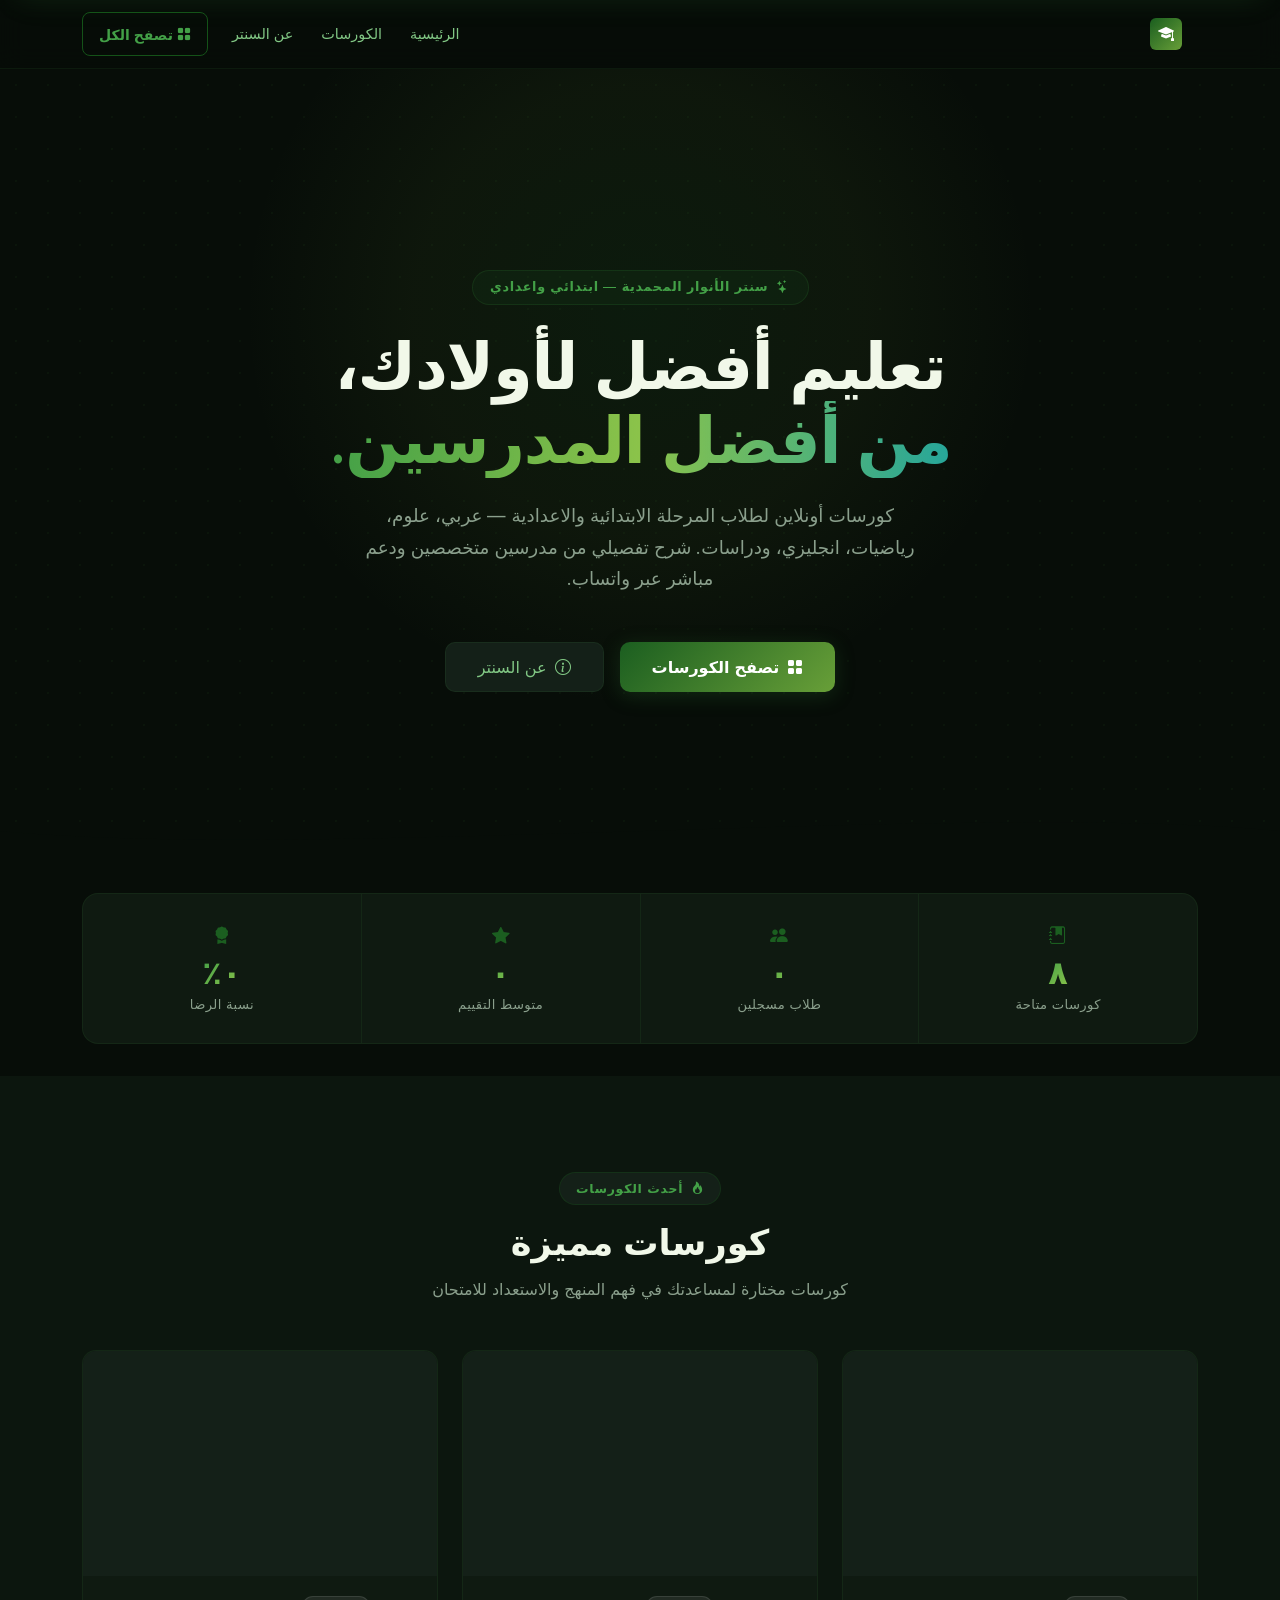
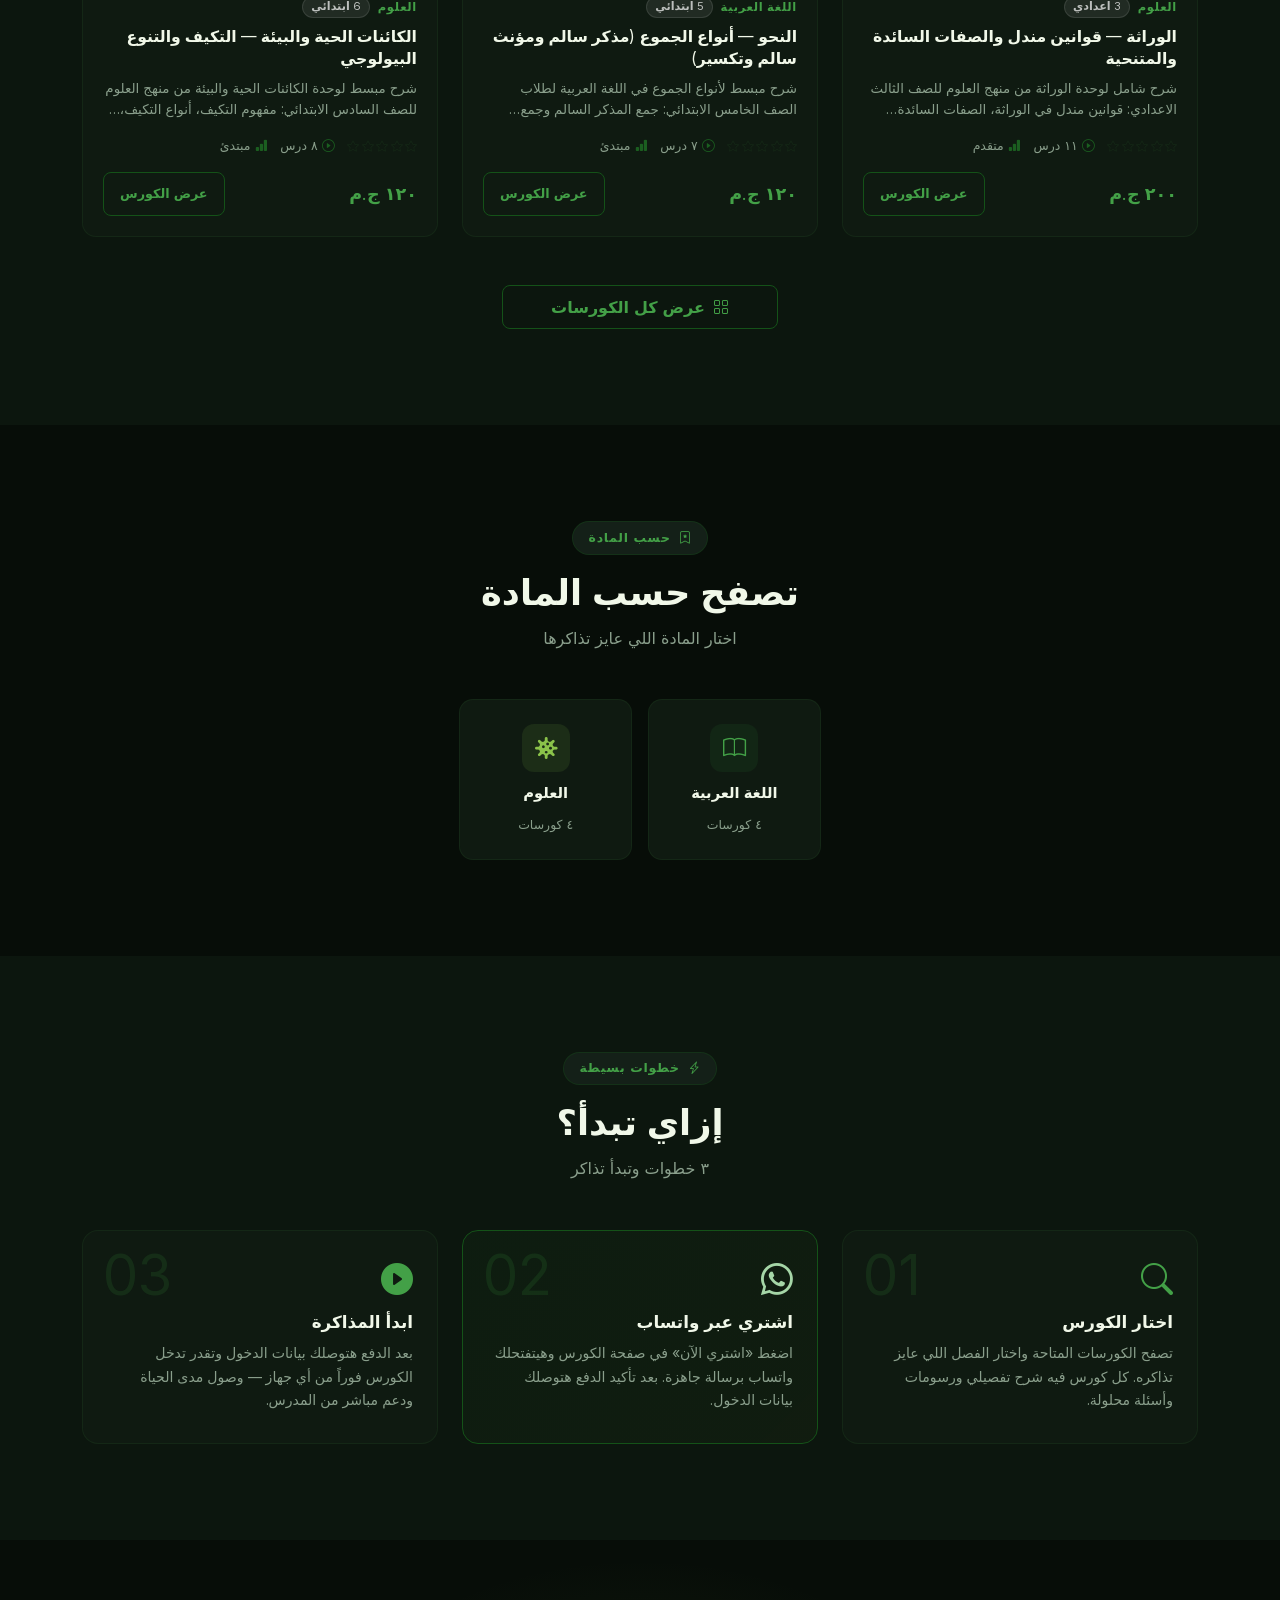
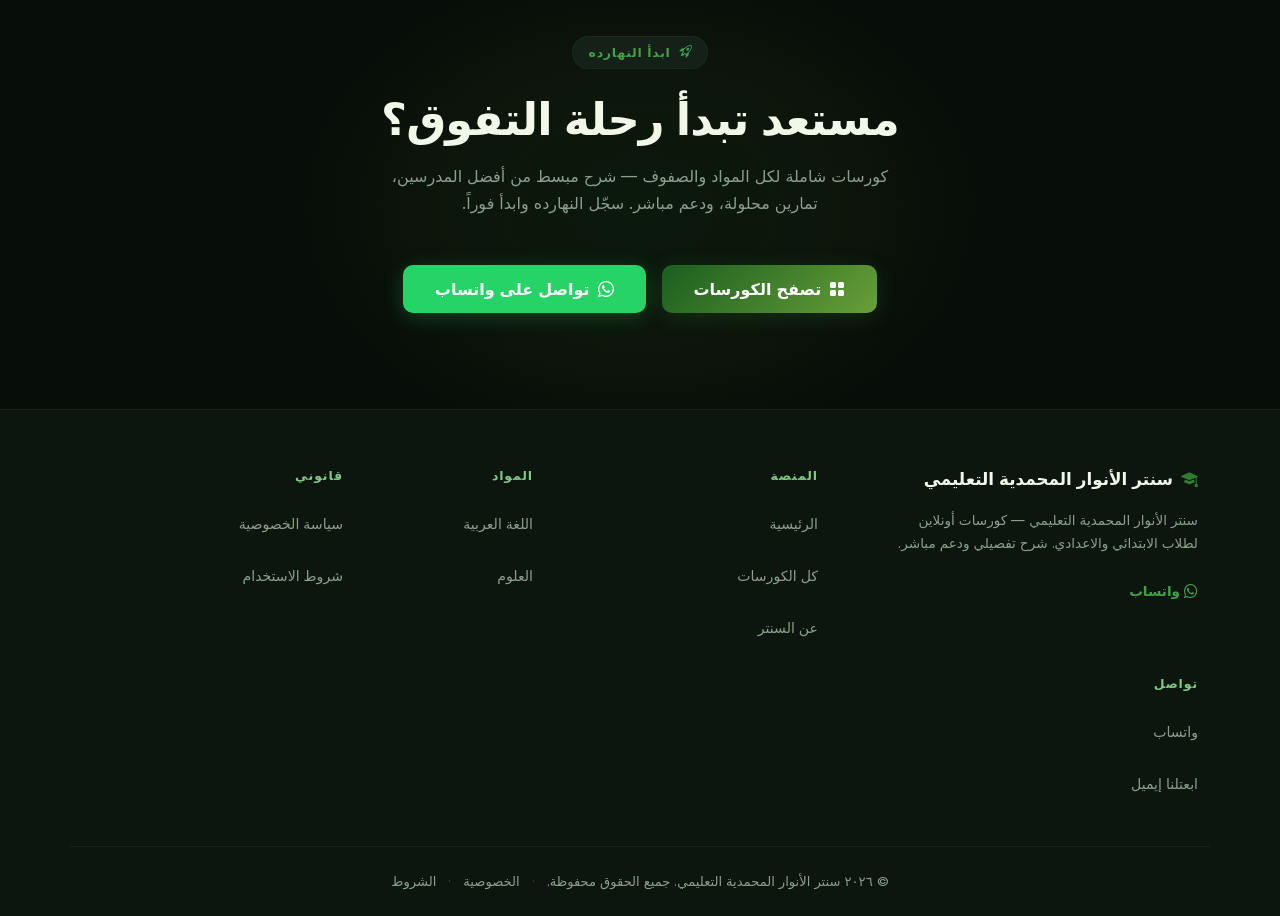
==== commit 09149e20: "Fix schema URLs (location.origin → BASE_URL) + Dynamic footer tagline from META + Dynamic about page" ====
--- a/index.html
+++ b/index.html
@@ -121,7 +121,7 @@
           <div class="col-12 col-lg-9 col-xl-8">
 
             <div class="hero-badge mb-4" aria-hidden="true">
-              <i class="bi bi-stars ms-2" aria-hidden="true"></i>سنتر الأنوار المحمدية — ابتدائي واعدادي
+              <i class="bi bi-stars ms-2" aria-hidden="true"></i><span id="hero-badge-text">سنتر الأنوار المحمدية — ابتدائي واعدادي</span>
             </div>
 
             <h1 class="hero-title mb-4" id="hero-heading">
@@ -289,9 +289,9 @@
           <i class="bi bi-rocket-takeoff ms-2" aria-hidden="true"></i>ابدأ النهارده
         </div>
         <h2 class="cta-title mb-3" id="cta-heading">
-          مستعد تبدأ رحلة التفوق؟
+          <span id="cta-title-text">مستعد تبدأ رحلة التفوق؟</span>
         </h2>
-        <p class="cta-subtitle mb-5">
+        <p class="cta-subtitle mb-5" id="cta-subtitle-text">
           كورسات شاملة لكل المواد والصفوف — شرح مبسط من أفضل المدرسين،
           تمارين محلولة، ودعم مباشر. سجّل النهارده وابدأ فوراً.
         </p>
@@ -323,7 +323,7 @@
             <i class="bi bi-mortarboard-fill ms-2 icon-em-500" aria-hidden="true"></i>
             <span id="footer-brand-name"></span>
           </div>
-          <p class="site-footer-tagline">
+          <p class="site-footer-tagline" id="footer-tagline">
             سنتر الأنوار المحمدية التعليمي — كورسات أونلاين لطلاب
             الابتدائي والاعدادي. شرح تفصيلي ودعم مباشر.
           </p>
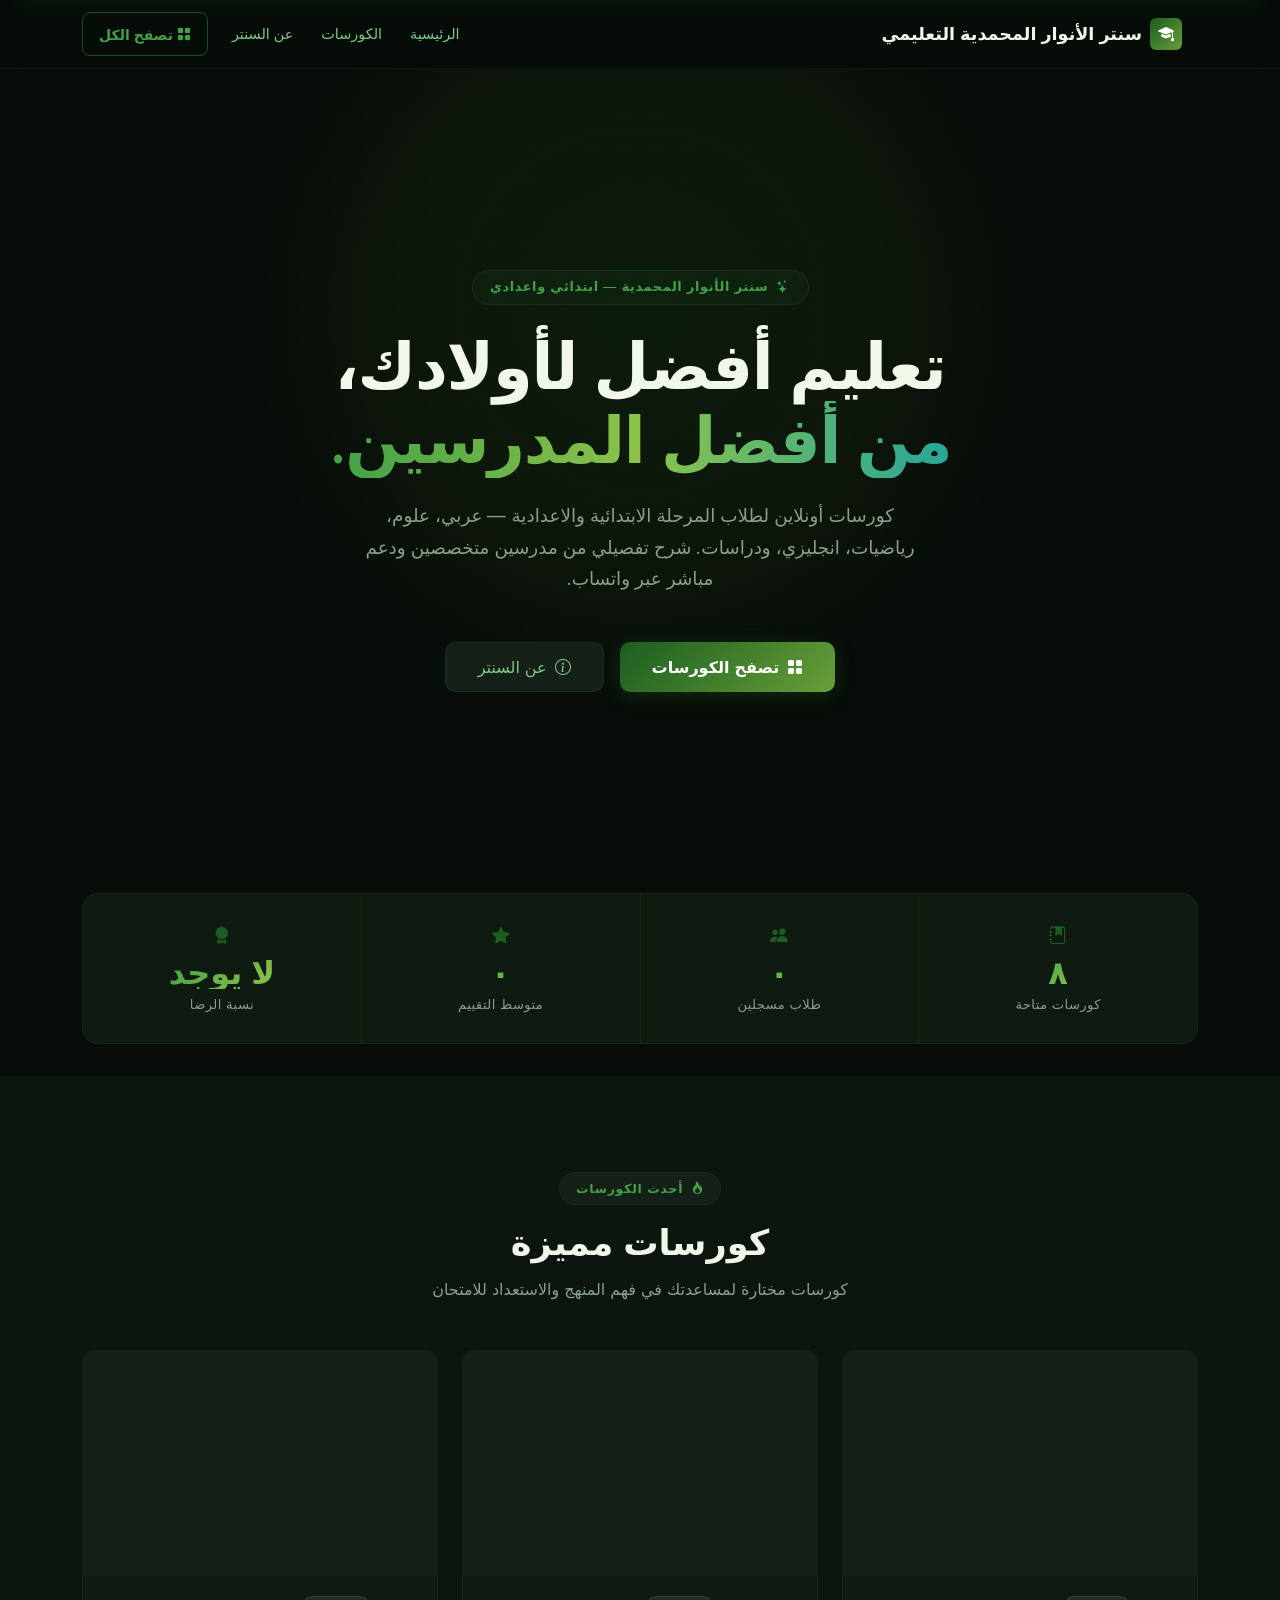
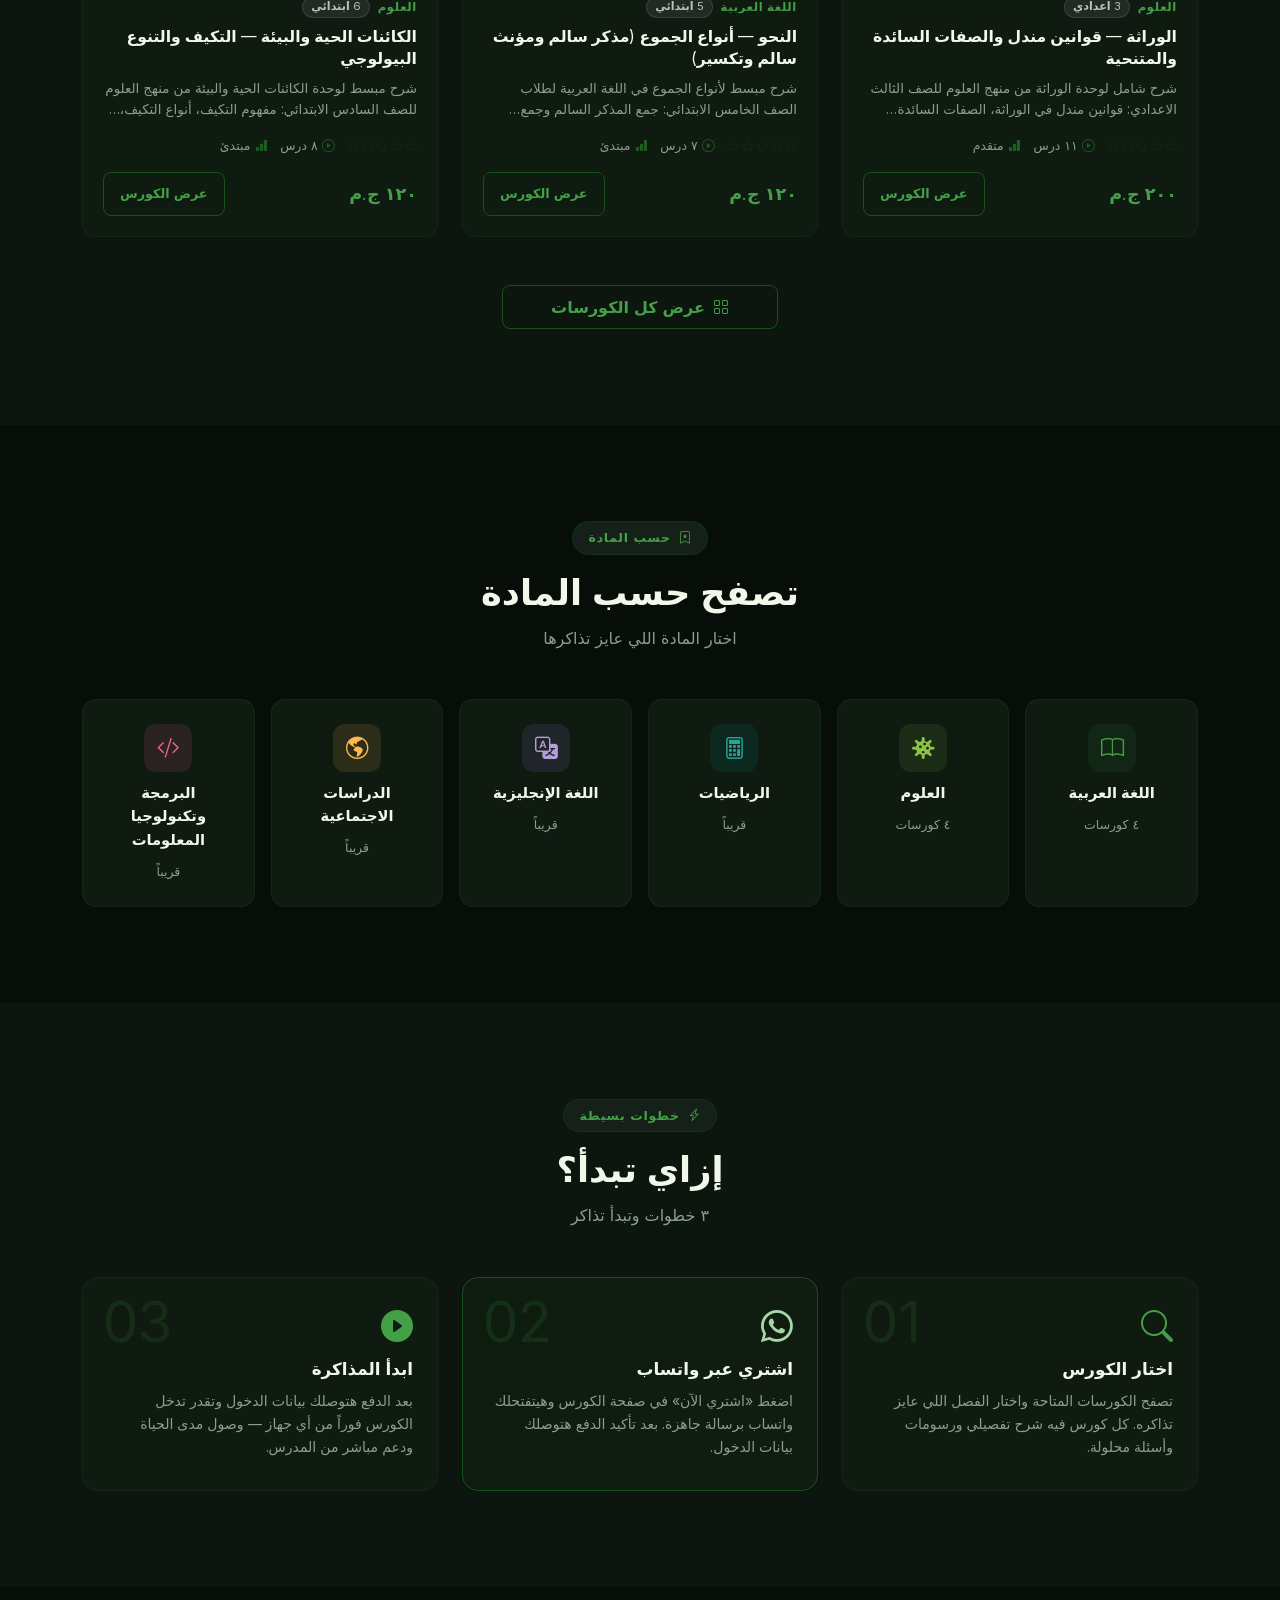
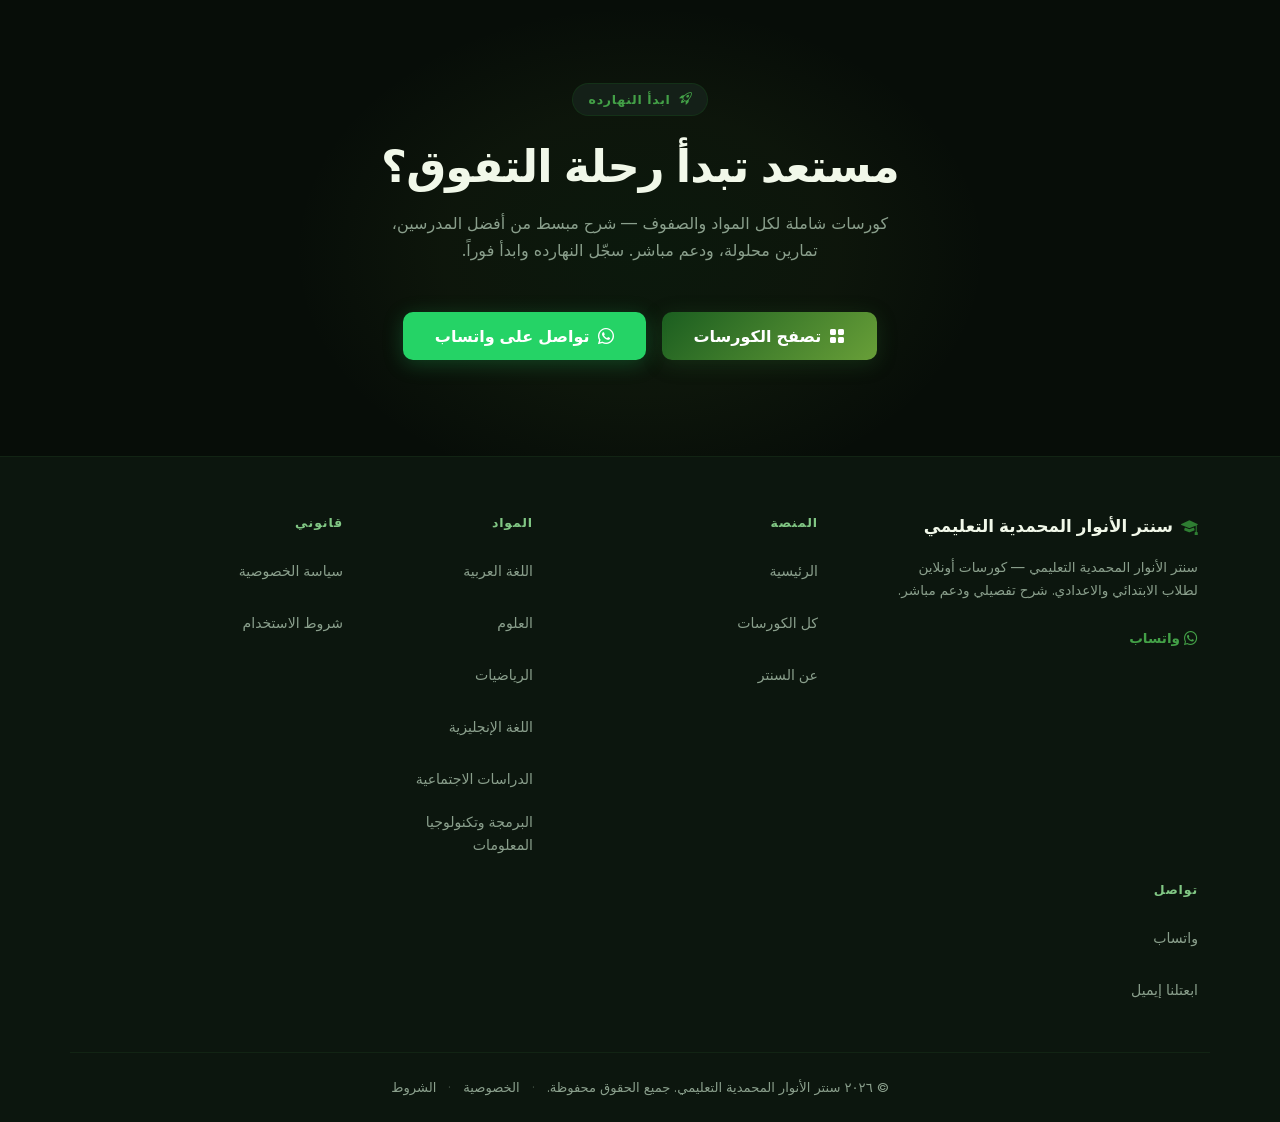
==== commit 3de7943c: "feat: white-label home page section strings from META - courses-data.js: add META keys for featured," ====
--- a/index.html
+++ b/index.html
@@ -182,10 +182,10 @@
 
         <div class="section-header text-center mb-5">
           <div class="section-badge mb-3" aria-hidden="true">
-            <i class="bi bi-fire ms-2" aria-hidden="true"></i>أحدث الكورسات
-          </div>
-          <h2 class="section-title" id="featured-heading">كورسات مميزة</h2>
-          <p class="section-subtitle">
+            <i class="bi bi-fire ms-2" aria-hidden="true"></i><span id="featured-badge-text">أحدث الكورسات</span>
+          </div>
+          <h2 class="section-title" id="featured-heading"><span id="featured-title-text">كورسات مميزة</span></h2>
+          <p class="section-subtitle" id="featured-subtitle-text">
             كورسات مختارة لمساعدتك في فهم المنهج والاستعداد للامتحان
           </p>
         </div>
@@ -194,8 +194,8 @@
         </div>
 
         <div class="text-center mt-5">
-          <a href="./course/" class="btn site-btn-outline px-5">
-            <i class="bi bi-grid ms-2" aria-hidden="true"></i>عرض كل الكورسات
+          <a href="./course/" class="btn site-btn-outline px-5" id="featured-view-all-btn">
+            <i class="bi bi-grid ms-2" aria-hidden="true"></i><span id="featured-view-all-text">عرض كل الكورسات</span>
           </a>
         </div>
 
@@ -208,10 +208,10 @@
 
         <div class="section-header text-center mb-5">
           <div class="section-badge mb-3" aria-hidden="true">
-            <i class="bi bi-bookmark-star ms-2" aria-hidden="true"></i>حسب المادة
-          </div>
-          <h2 class="section-title" id="categories-heading">تصفح حسب المادة</h2>
-          <p class="section-subtitle">اختار المادة اللي عايز تذاكرها</p>
+            <i class="bi bi-bookmark-star ms-2" aria-hidden="true"></i><span id="categories-badge-text">حسب المادة</span>
+          </div>
+          <h2 class="section-title" id="categories-heading"><span id="categories-title-text">تصفح حسب المادة</span></h2>
+          <p class="section-subtitle" id="categories-subtitle-text">اختار المادة اللي عايز تذاكرها</p>
         </div>
 
         <div class="row g-3 justify-content-center"
@@ -227,13 +227,13 @@
 
         <div class="section-header text-center mb-5">
           <div class="section-badge mb-3" aria-hidden="true">
-            <i class="bi bi-lightning-charge ms-2" aria-hidden="true"></i>خطوات بسيطة
-          </div>
-          <h2 class="section-title" id="how-heading">إزاي تبدأ؟</h2>
-          <p class="section-subtitle">٣ خطوات وتبدأ تذاكر</p>
-        </div>
-
-        <div class="row g-4 justify-content-center">
+            <i class="bi bi-lightning-charge ms-2" aria-hidden="true"></i><span id="how-badge-text">خطوات بسيطة</span>
+          </div>
+          <h2 class="section-title" id="how-heading"><span id="how-title-text">إزاي تبدأ؟</span></h2>
+          <p class="section-subtitle" id="how-subtitle-text">٣ خطوات وتبدأ تذاكر</p>
+        </div>
+
+        <div class="row g-4 justify-content-center" id="how-steps-grid">
 
           <div class="col-12 col-md-4">
             <article class="how-card h-100">
@@ -286,7 +286,7 @@
       <div class="container cta-content text-center">
 
         <div class="section-badge mb-4" aria-hidden="true">
-          <i class="bi bi-rocket-takeoff ms-2" aria-hidden="true"></i>ابدأ النهارده
+          <i class="bi bi-rocket-takeoff ms-2" aria-hidden="true"></i><span id="cta-badge-text">ابدأ النهارده</span>
         </div>
         <h2 class="cta-title mb-3" id="cta-heading">
           <span id="cta-title-text">مستعد تبدأ رحلة التفوق؟</span>
--- a/assets/css/courses.css
+++ b/assets/css/courses.css
@@ -87,6 +87,27 @@
   --cyan-600: #00897b;
   --cyan-800: rgba(0, 137, 123, 0.3);
 
+  /* ── Purple Scale ── */
+  --purple-400: #b39ddb;
+  --purple-500: #9575cd;
+  --purple-600: #7e57c2;
+  --purple-700: #673ab7;
+  --purple-800: rgba(149, 117, 205, 0.3);
+
+  /* ── Amber Scale ── */
+  --amber-400: #ffb74d;
+  --amber-500: #ffa726;
+  --amber-600: #ff9800;
+  --amber-700: #f57c00;
+  --amber-800: rgba(255, 183, 77, 0.3);
+
+  /* ── Rose Scale ── */
+  --rose-400: #f06292;
+  --rose-500: #ec407a;
+  --rose-600: #e91e63;
+  --rose-700: #c2185b;
+  --rose-800: rgba(240, 98, 146, 0.3);
+
   /* ── Gold Scale (price display) ── */
   --gold-400: #e9c452;
   --gold-500: #e2b340;
@@ -644,6 +665,21 @@
   color: var(--bg-deep);
 }
 
+.course-badge--purple {
+  background: var(--purple-400);
+  color: var(--bg-deep);
+}
+
+.course-badge--amber {
+  background: var(--amber-400);
+  color: var(--bg-deep);
+}
+
+.course-badge--rose {
+  background: var(--rose-400);
+  color: var(--bg-deep);
+}
+
 /* Card Body */
 
 .course-card-body {
@@ -968,10 +1004,7 @@
 .course-badge--grade {
   position: absolute;
   top: 0.75rem;
-  left: 0.75rem;
-  right: auto;
-  inset-inline-start: auto;
-  inset-inline-end: auto;
+  inset-inline-end: 0.75rem;
   background: rgba(255, 255, 255, 0.12);
   color: rgba(255, 255, 255, 0.9);
   font-size: 0.7rem;
--- a/assets/css/home.css
+++ b/assets/css/home.css
@@ -413,6 +413,21 @@
   background: rgba(0, 137, 123, 0.05);
 }
 
+.category-card--purple:hover {
+  border-color: var(--purple-600);
+  background: rgba(149, 117, 205, 0.05);
+}
+
+.category-card--amber:hover {
+  border-color: var(--amber-600);
+  background: rgba(255, 183, 77, 0.05);
+}
+
+.category-card--rose:hover {
+  border-color: var(--rose-600);
+  background: rgba(240, 98, 146, 0.05);
+}
+
 .category-icon {
   width: 3rem;
   height: 3rem;
@@ -436,6 +451,21 @@
 .category-icon--cyan {
   background: rgba(0, 137, 123, 0.12);
   color: var(--cyan-400);
+}
+
+.category-icon--purple {
+  background: rgba(149, 117, 205, 0.12);
+  color: var(--purple-400);
+}
+
+.category-icon--amber {
+  background: rgba(255, 183, 77, 0.12);
+  color: var(--amber-400);
+}
+
+.category-icon--rose {
+  background: rgba(240, 98, 146, 0.12);
+  color: var(--rose-400);
 }
 
 .category-name {
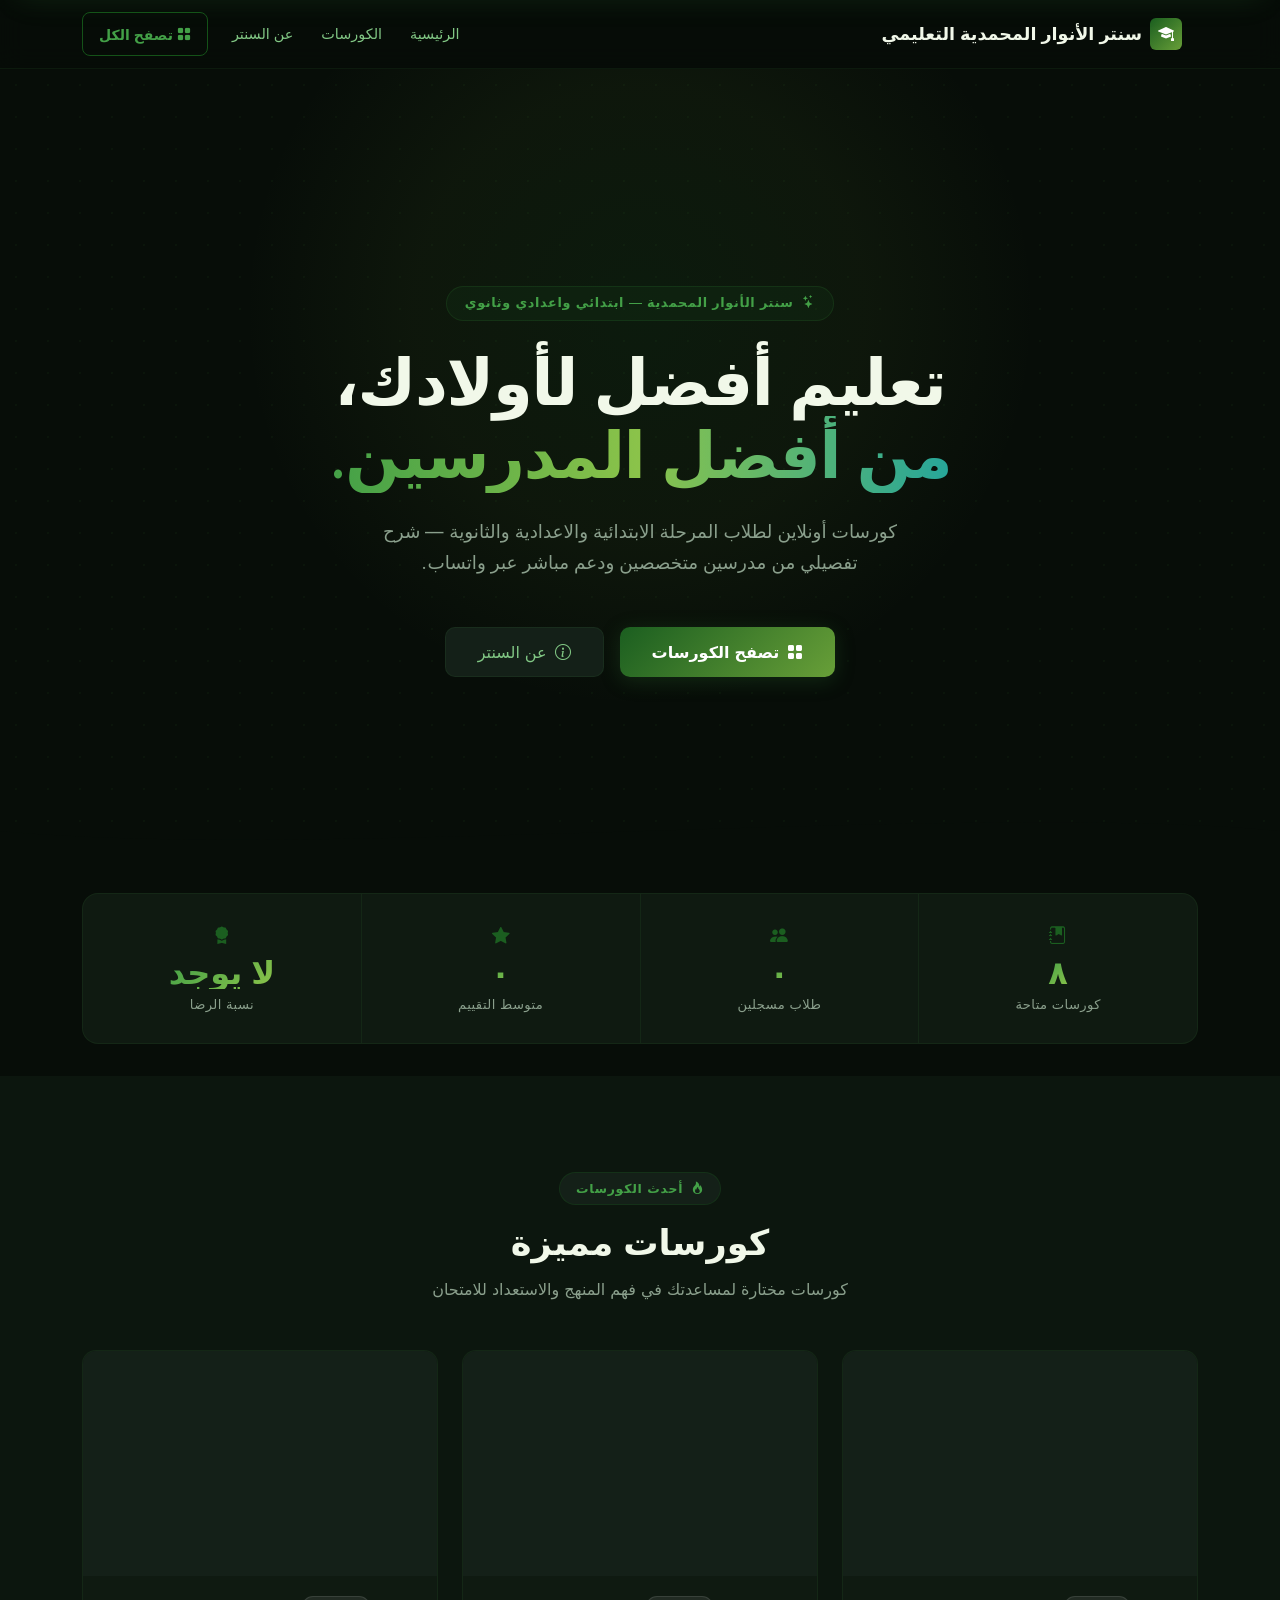
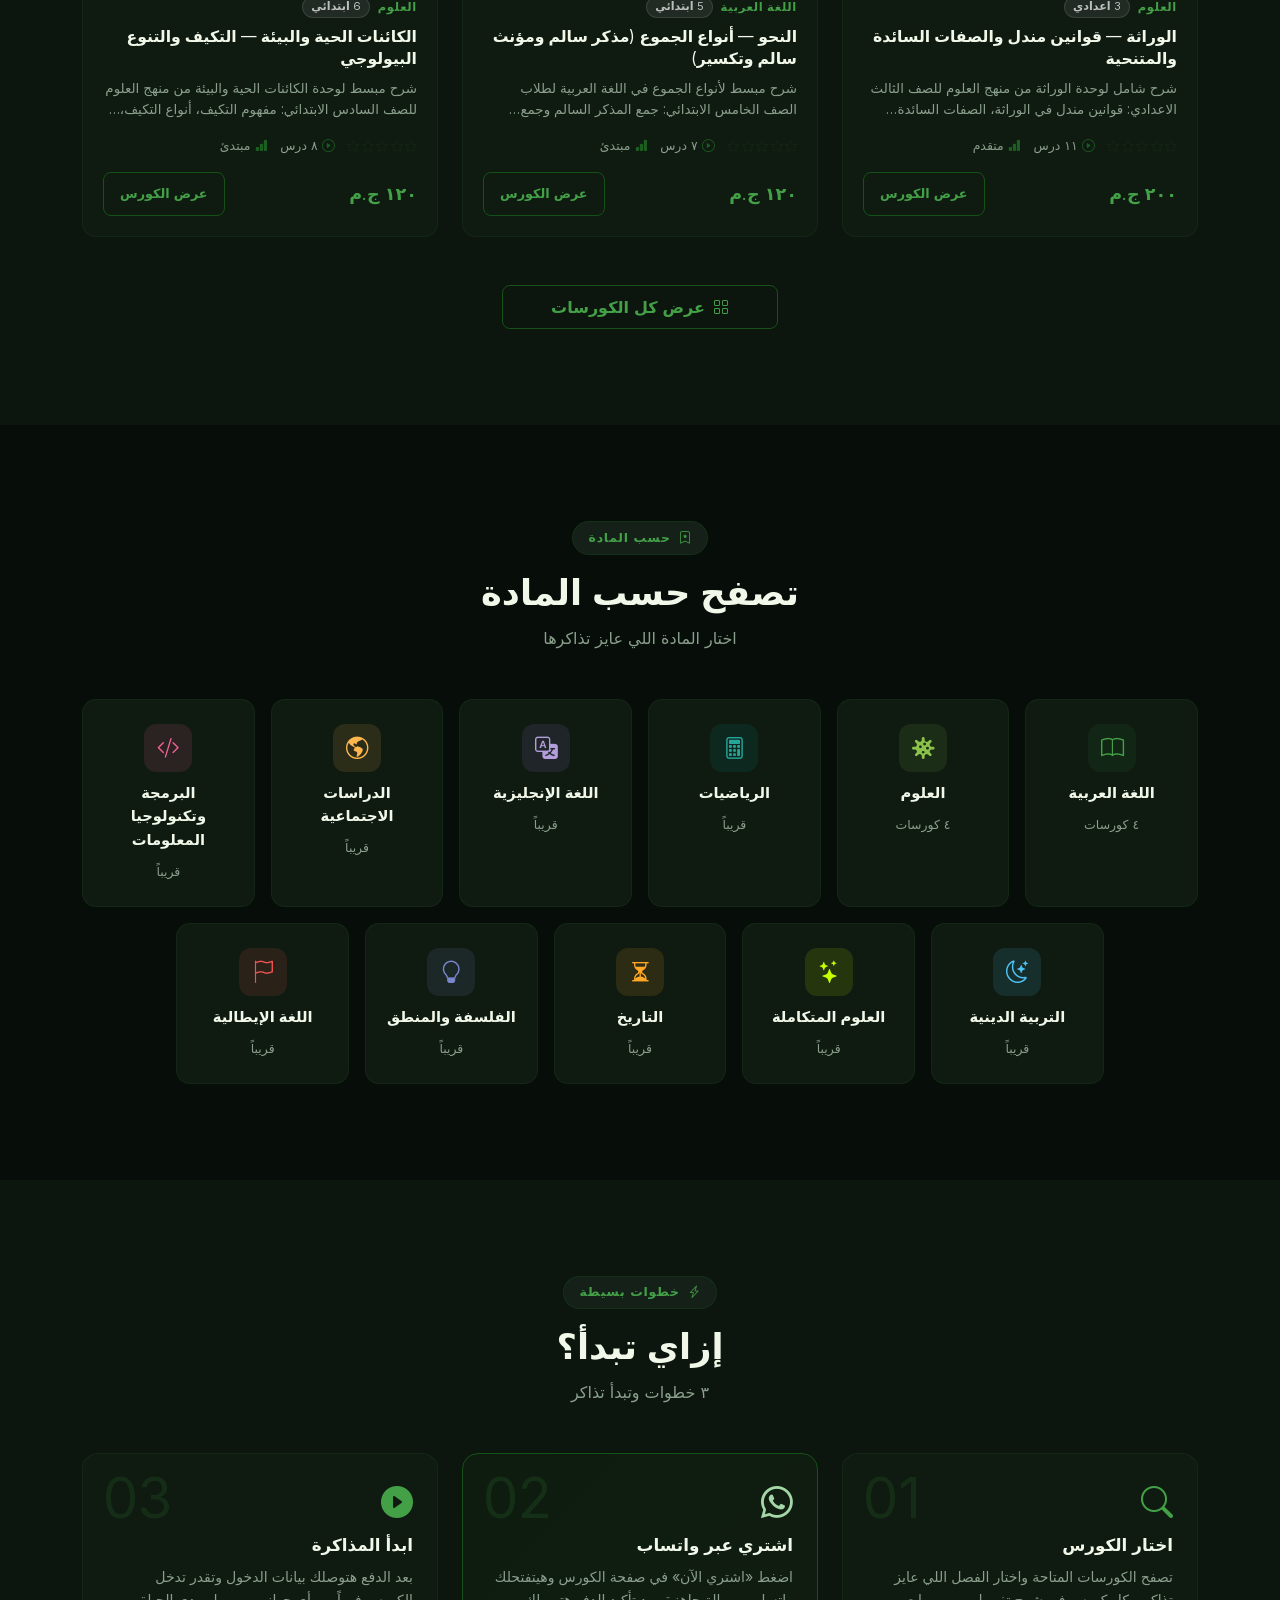
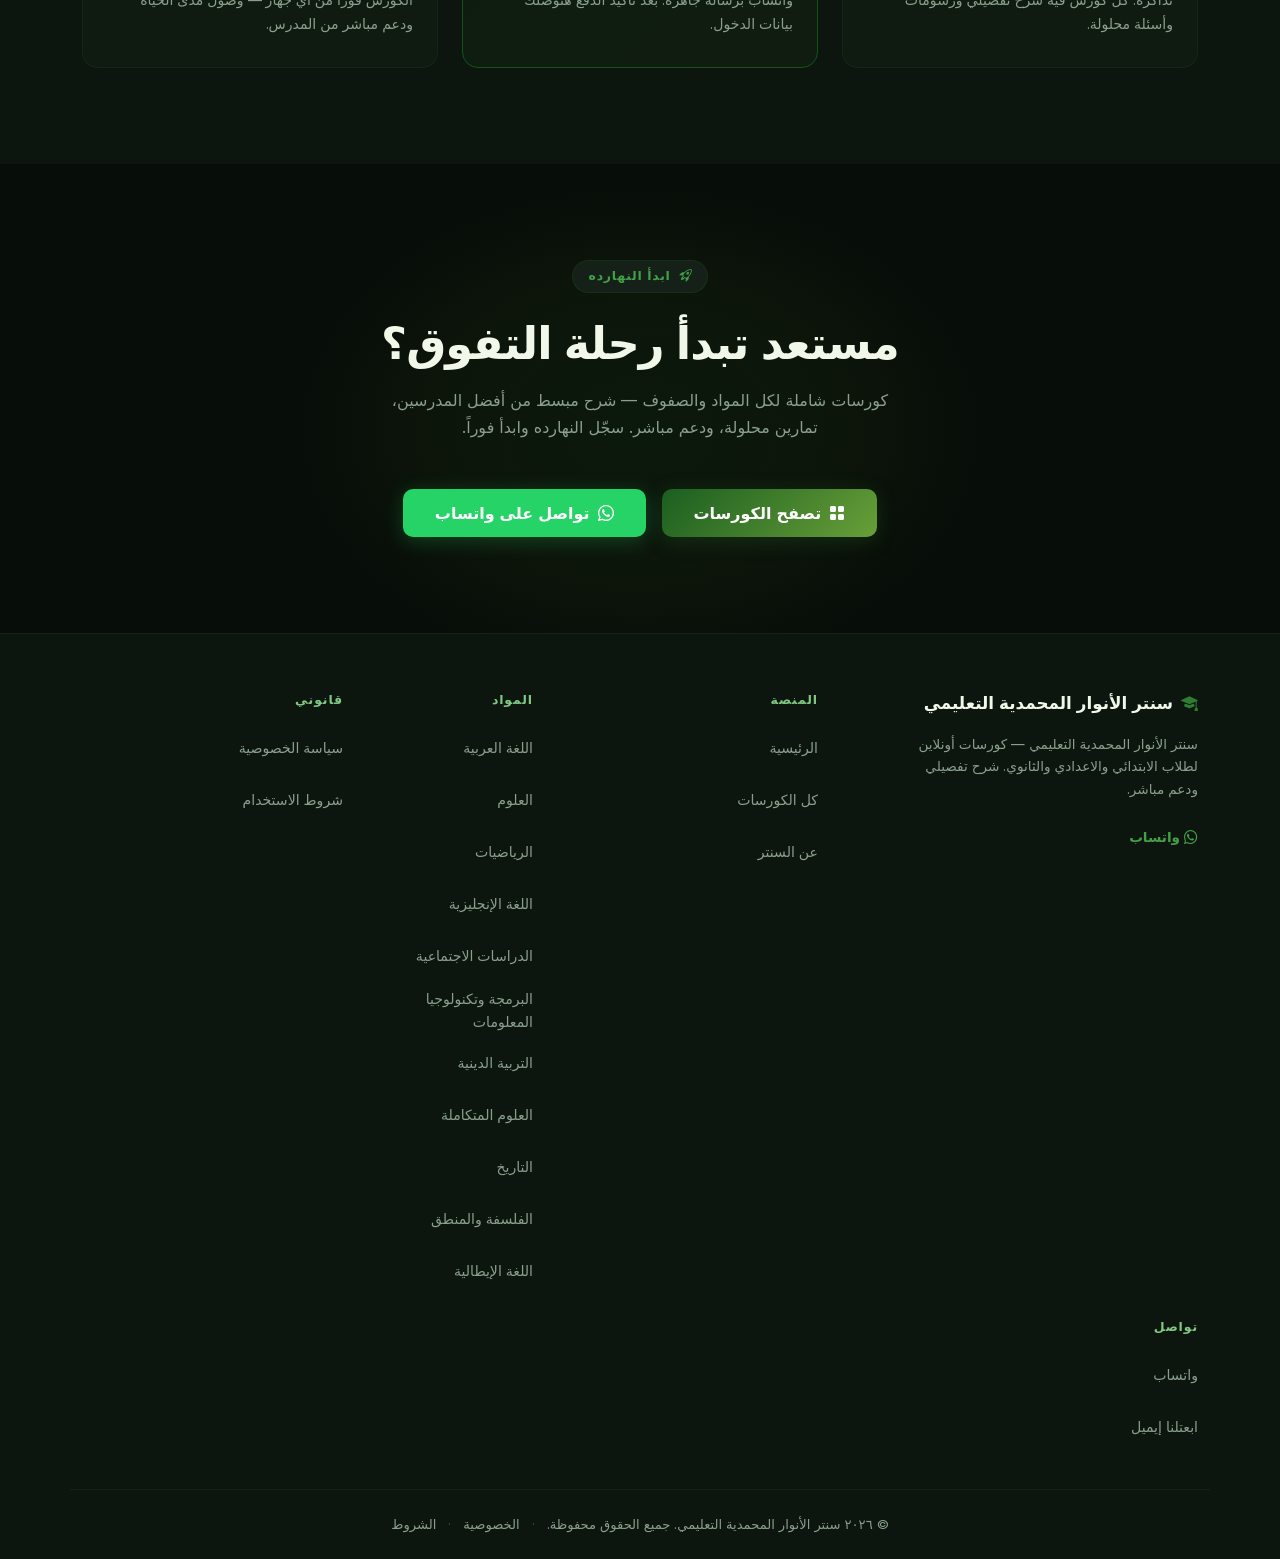
==== commit 979621cc: "fix: update HTML fallback texts to include secondary stage (ثانوي) All 6 HTML files updated — meta t" ====
--- a/index.html
+++ b/index.html
@@ -15,23 +15,23 @@
   <meta charset="utf-8">
   <meta name="viewport" content="width=device-width, initial-scale=1.0, shrink-to-fit=no">
 
-  <title id="page-title">سنتر الأنوار المحمدية التعليمي — كورسات ابتدائي واعدادي</title>
+  <title id="page-title">سنتر الأنوار المحمدية التعليمي — كورسات ابتدائي واعدادي وثانوي</title>
   <meta name="description"
         id="page-desc"
-        content="سنتر الأنوار المحمدية التعليمي — كورسات أونلاين لطلاب الابتدائي والاعدادي في كل المواد. شرح تفصيلي من أفضل المدرسين مع دعم مباشر عبر واتساب.">
+        content="سنتر الأنوار المحمدية التعليمي — كورسات أونلاين لطلاب الابتدائي والاعدادي والثانوي في كل المواد. شرح تفصيلي من أفضل المدرسين مع دعم مباشر عبر واتساب.">
   <meta name="robots" content="index, follow">
   <link rel="canonical" id="page-canonical" href="https://amr-abd-elsalam.github.io/alanwar.edu/">
 
   <meta property="og:type"        content="website">
   <meta property="og:url"         id="og-url"         content="https://amr-abd-elsalam.github.io/alanwar.edu/">
-  <meta property="og:title"       id="og-title"       content="سنتر الأنوار المحمدية التعليمي — كورسات ابتدائي واعدادي">
-  <meta property="og:description" id="og-desc"        content="كورسات أونلاين ابتدائي واعدادي مع أفضل المدرسين ودعم مباشر.">
+  <meta property="og:title"       id="og-title"       content="سنتر الأنوار المحمدية التعليمي — كورسات ابتدائي واعدادي وثانوي">
+  <meta property="og:description" id="og-desc"        content="كورسات أونلاين ابتدائي واعدادي وثانوي مع أفضل المدرسين ودعم مباشر.">
   <meta property="og:image"       id="og-image"       content="https://amr-abd-elsalam.github.io/alanwar.edu/assets/img/og-image.png">
   <meta property="og:site_name"   id="og-site-name"   content="سنتر الأنوار المحمدية التعليمي">
 
   <meta name="twitter:card"        content="summary_large_image">
-  <meta name="twitter:title"       id="tw-title"  content="سنتر الأنوار المحمدية التعليمي — كورسات ابتدائي واعدادي">
-  <meta name="twitter:description" id="tw-desc"   content="كورسات أونلاين ابتدائي واعدادي مع أفضل المدرسين ودعم مباشر.">
+  <meta name="twitter:title"       id="tw-title"  content="سنتر الأنوار المحمدية التعليمي — كورسات ابتدائي واعدادي وثانوي">
+  <meta name="twitter:description" id="tw-desc"   content="كورسات أونلاين ابتدائي واعدادي وثانوي مع أفضل المدرسين ودعم مباشر.">
   <meta name="twitter:image"       id="tw-image"  content="https://amr-abd-elsalam.github.io/alanwar.edu/assets/img/og-image.png">
 
   <link rel="alternate" hreflang="ar" id="hreflang-ar" href="https://amr-abd-elsalam.github.io/alanwar.edu/">
@@ -121,7 +121,7 @@
           <div class="col-12 col-lg-9 col-xl-8">
 
             <div class="hero-badge mb-4" aria-hidden="true">
-              <i class="bi bi-stars ms-2" aria-hidden="true"></i><span id="hero-badge-text">سنتر الأنوار المحمدية — ابتدائي واعدادي</span>
+              <i class="bi bi-stars ms-2" aria-hidden="true"></i><span id="hero-badge-text">سنتر الأنوار المحمدية — ابتدائي واعدادي وثانوي</span>
             </div>
 
             <h1 class="hero-title mb-4" id="hero-heading">
@@ -157,20 +157,20 @@
       <div class="container">
         <div class="stats-bar" id="stats-bar" role="list">
           <div class="stat-item skeleton-pulse" role="listitem" aria-hidden="true">
-            <div class="skeleton-line skeleton-line--short" style="width:2rem;height:2rem;margin:0 auto 0.5rem"></div>
-            <div class="skeleton-line skeleton-line--short" style="width:3rem;margin:0 auto"></div>
+            <div class="skeleton-line skeleton-stat-icon"></div>
+            <div class="skeleton-line skeleton-stat-text"></div>
           </div>
           <div class="stat-item skeleton-pulse" role="listitem" aria-hidden="true">
-            <div class="skeleton-line skeleton-line--short" style="width:2rem;height:2rem;margin:0 auto 0.5rem"></div>
-            <div class="skeleton-line skeleton-line--short" style="width:3rem;margin:0 auto"></div>
+            <div class="skeleton-line skeleton-stat-icon"></div>
+            <div class="skeleton-line skeleton-stat-text"></div>
           </div>
           <div class="stat-item skeleton-pulse" role="listitem" aria-hidden="true">
-            <div class="skeleton-line skeleton-line--short" style="width:2rem;height:2rem;margin:0 auto 0.5rem"></div>
-            <div class="skeleton-line skeleton-line--short" style="width:3rem;margin:0 auto"></div>
+            <div class="skeleton-line skeleton-stat-icon"></div>
+            <div class="skeleton-line skeleton-stat-text"></div>
           </div>
           <div class="stat-item skeleton-pulse" role="listitem" aria-hidden="true">
-            <div class="skeleton-line skeleton-line--short" style="width:2rem;height:2rem;margin:0 auto 0.5rem"></div>
-            <div class="skeleton-line skeleton-line--short" style="width:3rem;margin:0 auto"></div>
+            <div class="skeleton-line skeleton-stat-icon"></div>
+            <div class="skeleton-line skeleton-stat-text"></div>
           </div>
         </div>
       </div>
@@ -325,7 +325,7 @@
           </div>
           <p class="site-footer-tagline" id="footer-tagline">
             سنتر الأنوار المحمدية التعليمي — كورسات أونلاين لطلاب
-            الابتدائي والاعدادي. شرح تفصيلي ودعم مباشر.
+            الابتدائي والاعدادي والثانوي. شرح تفصيلي ودعم مباشر.
           </p>
           <a id="footer-whatsapp-link" href="#" target="_blank"
              rel="noopener noreferrer" class="site-footer-social-link"
--- a/assets/css/courses.css
+++ b/assets/css/courses.css
@@ -108,6 +108,41 @@
   --rose-700: #c2185b;
   --rose-800: rgba(240, 98, 146, 0.3);
 
+  /* ── Sky Scale ── */
+  --sky-400: #4fc3f7;
+  --sky-500: #29b6f6;
+  --sky-600: #03a9f4;
+  --sky-700: #0288d1;
+  --sky-800: rgba(79, 195, 247, 0.3);
+
+  /* ── Lime Scale ── */
+  --lime-400: #c6ff00;
+  --lime-500: #aeea00;
+  --lime-600: #9e9d24;
+  --lime-700: #827717;
+  --lime-800: rgba(198, 255, 0, 0.3);
+
+  /* ── Orange Scale ── */
+  --orange-400: #ffa726;
+  --orange-500: #ff9800;
+  --orange-600: #fb8c00;
+  --orange-700: #ef6c00;
+  --orange-800: rgba(255, 167, 38, 0.3);
+
+  /* ── Indigo Scale ── */
+  --indigo-400: #7986cb;
+  --indigo-500: #5c6bc0;
+  --indigo-600: #3f51b5;
+  --indigo-700: #303f9f;
+  --indigo-800: rgba(121, 134, 203, 0.3);
+
+  /* ── Red Scale ── */
+  --red-400: #ef5350;
+  --red-500: #f44336;
+  --red-600: #e53935;
+  --red-700: #c62828;
+  --red-800: rgba(239, 83, 80, 0.3);
+
   /* ── Gold Scale (price display) ── */
   --gold-400: #e9c452;
   --gold-500: #e2b340;
@@ -258,6 +293,20 @@
 
 .skeleton-line--medium {
   width: 80%;
+}
+
+/* ── Stat Skeleton Placeholders ── */
+
+.skeleton-stat-icon {
+  width: 2rem;
+  height: 2rem;
+  margin: 0 auto 0.5rem;
+  border-radius: var(--radius-sm);
+}
+
+.skeleton-stat-text {
+  width: 3rem;
+  margin: 0 auto;
 }
 
 /* ── Page Container ── */
@@ -677,6 +726,31 @@
 
 .course-badge--rose {
   background: var(--rose-400);
+  color: var(--bg-deep);
+}
+
+.course-badge--sky {
+  background: var(--sky-400);
+  color: var(--bg-deep);
+}
+
+.course-badge--lime {
+  background: var(--lime-400);
+  color: var(--bg-deep);
+}
+
+.course-badge--orange {
+  background: var(--orange-400);
+  color: var(--bg-deep);
+}
+
+.course-badge--indigo {
+  background: var(--indigo-400);
+  color: var(--bg-deep);
+}
+
+.course-badge--red {
+  background: var(--red-400);
   color: var(--bg-deep);
 }
 
--- a/assets/css/home.css
+++ b/assets/css/home.css
@@ -428,6 +428,31 @@
   background: rgba(240, 98, 146, 0.05);
 }
 
+.category-card--sky:hover {
+  border-color: var(--sky-600);
+  background: rgba(79, 195, 247, 0.05);
+}
+
+.category-card--lime:hover {
+  border-color: var(--lime-600);
+  background: rgba(198, 255, 0, 0.05);
+}
+
+.category-card--orange:hover {
+  border-color: var(--orange-600);
+  background: rgba(255, 167, 38, 0.05);
+}
+
+.category-card--indigo:hover {
+  border-color: var(--indigo-600);
+  background: rgba(121, 134, 203, 0.05);
+}
+
+.category-card--red:hover {
+  border-color: var(--red-600);
+  background: rgba(239, 83, 80, 0.05);
+}
+
 .category-icon {
   width: 3rem;
   height: 3rem;
@@ -466,6 +491,31 @@
 .category-icon--rose {
   background: rgba(240, 98, 146, 0.12);
   color: var(--rose-400);
+}
+
+.category-icon--sky {
+  background: rgba(79, 195, 247, 0.12);
+  color: var(--sky-400);
+}
+
+.category-icon--lime {
+  background: rgba(198, 255, 0, 0.12);
+  color: var(--lime-400);
+}
+
+.category-icon--orange {
+  background: rgba(255, 167, 38, 0.12);
+  color: var(--orange-400);
+}
+
+.category-icon--indigo {
+  background: rgba(121, 134, 203, 0.12);
+  color: var(--indigo-400);
+}
+
+.category-icon--red {
+  background: rgba(239, 83, 80, 0.12);
+  color: var(--red-400);
 }
 
 .category-name {
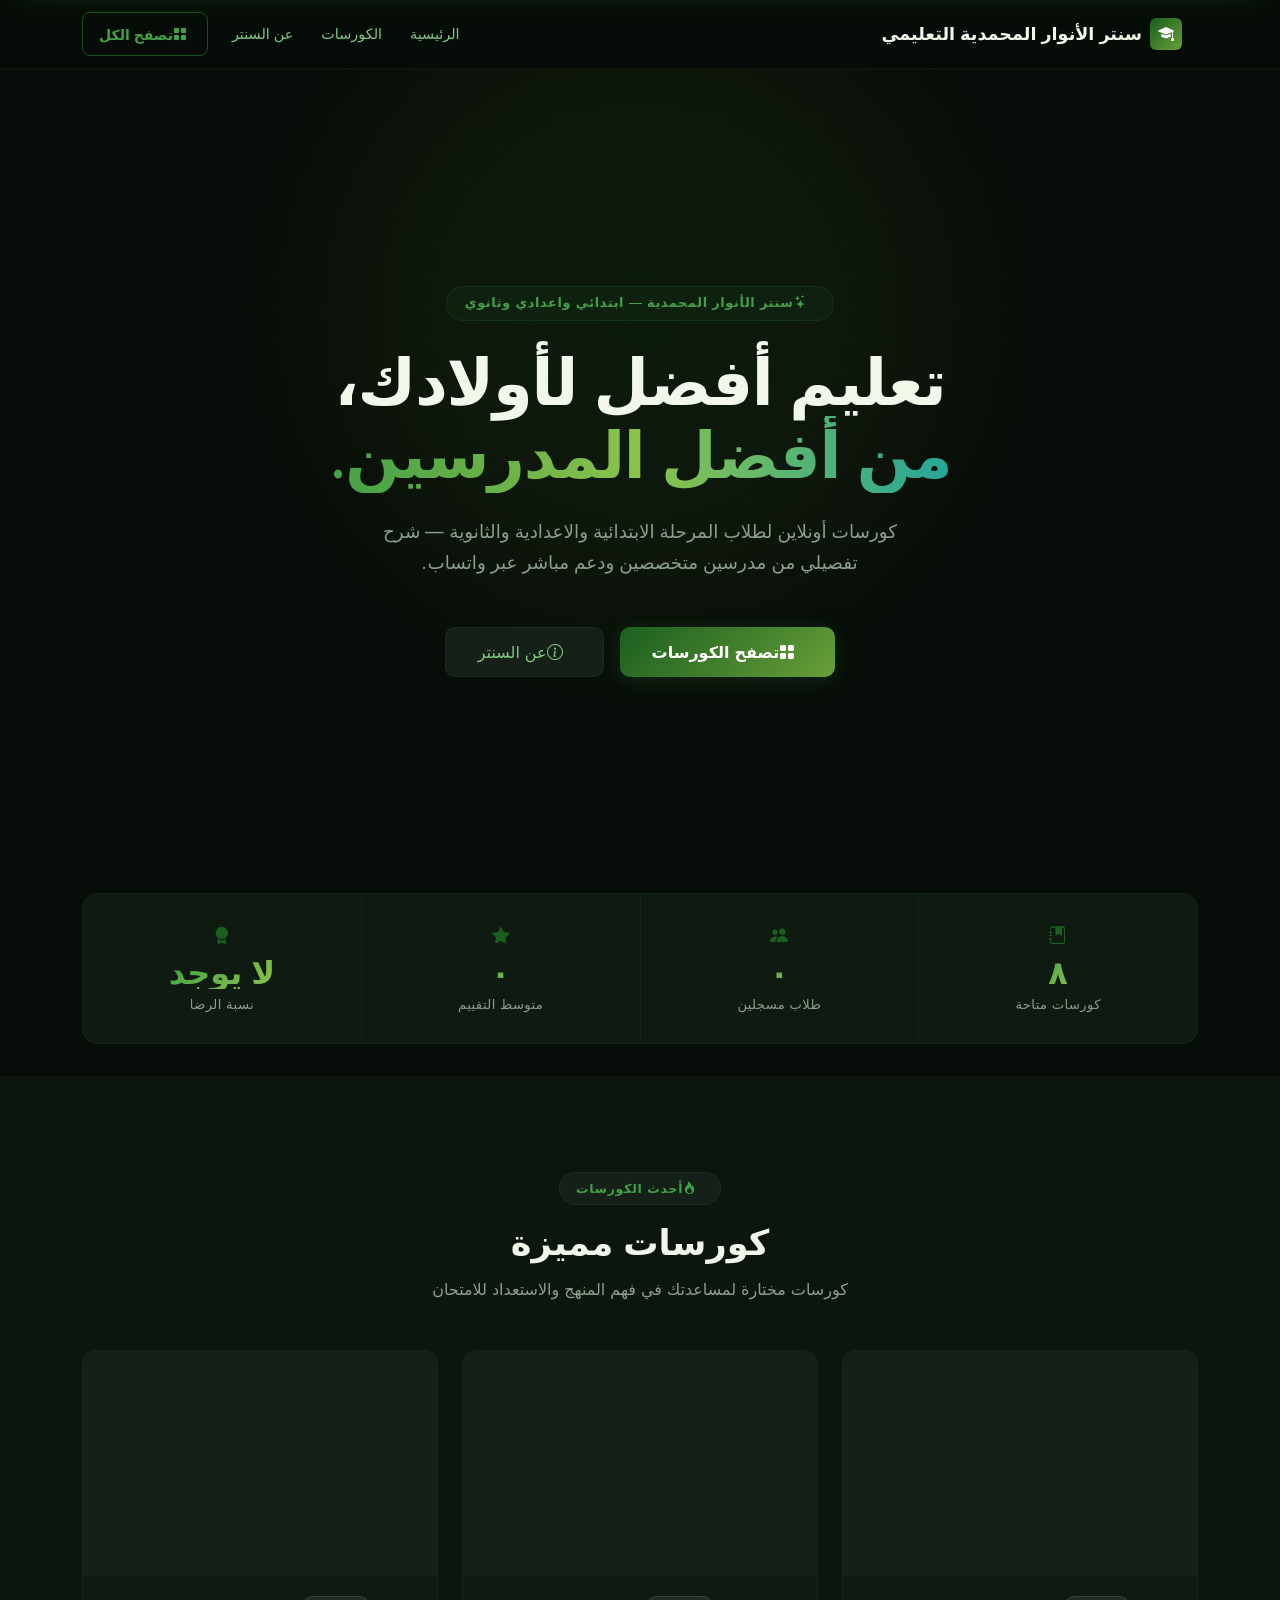
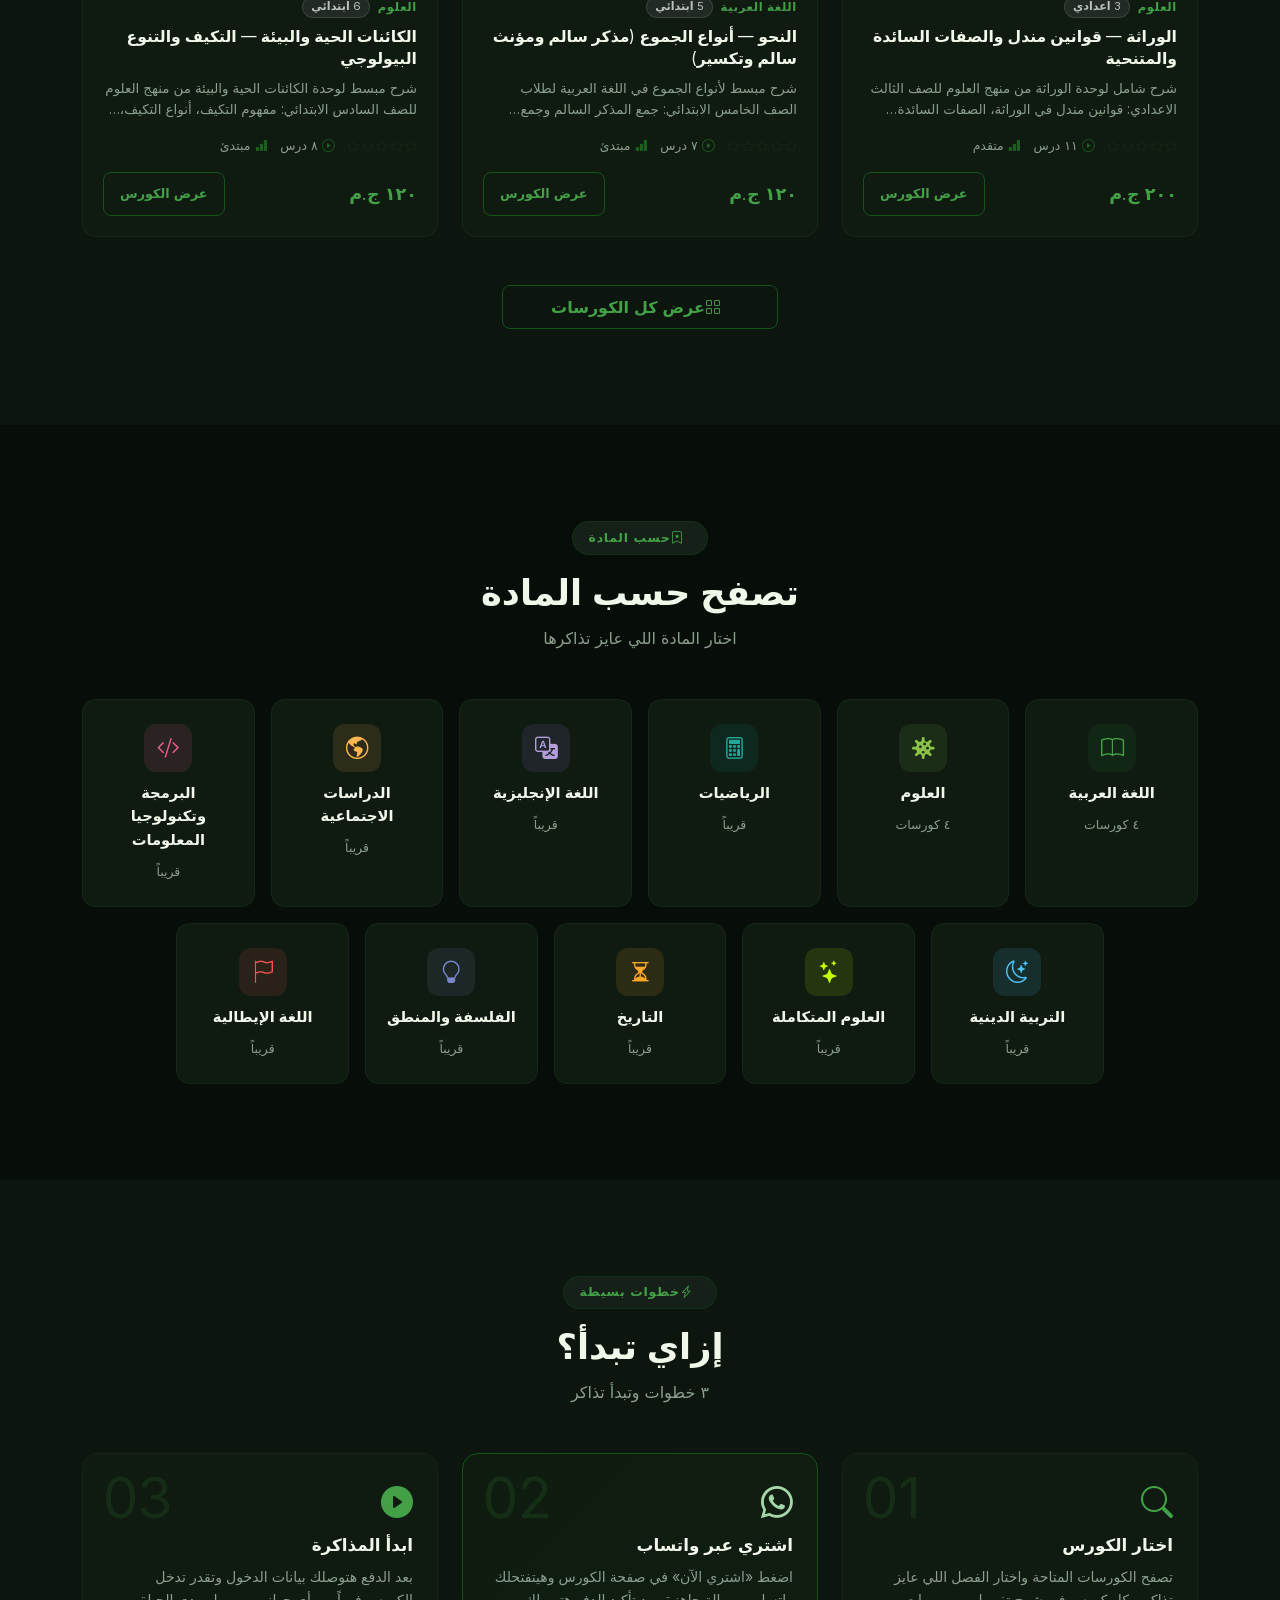
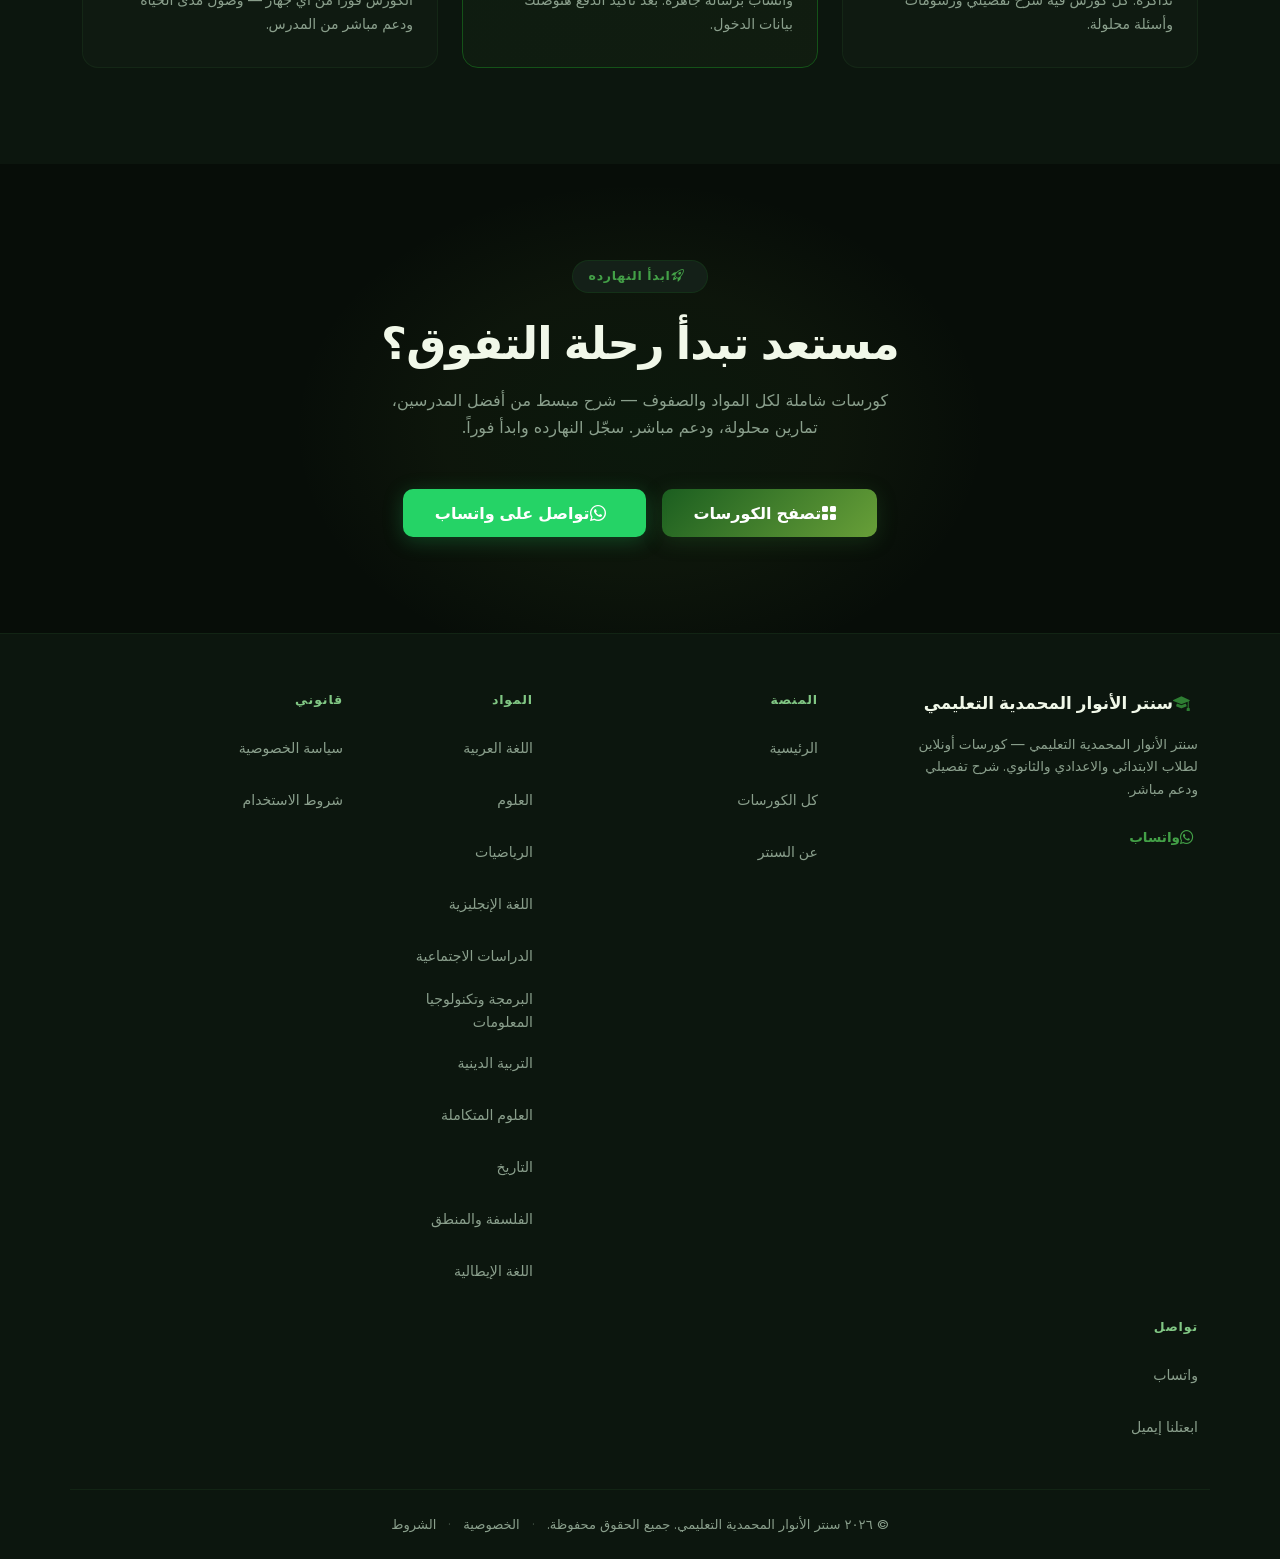
==== commit a5ff8aa4: "fix: RTL pagination arrows + add Cairo Arabic font + fix icon margins RTL courses-app.js: - Swapped " ====
--- a/index.html
+++ b/index.html
@@ -20,21 +20,21 @@
         id="page-desc"
         content="سنتر الأنوار المحمدية التعليمي — كورسات أونلاين لطلاب الابتدائي والاعدادي والثانوي في كل المواد. شرح تفصيلي من أفضل المدرسين مع دعم مباشر عبر واتساب.">
   <meta name="robots" content="index, follow">
-  <link rel="canonical" id="page-canonical" href="https://amr-abd-elsalam.github.io/alanwar.edu/">
+  <link rel="canonical" id="page-canonical" href="https://anwarcenter.one/">
 
   <meta property="og:type"        content="website">
-  <meta property="og:url"         id="og-url"         content="https://amr-abd-elsalam.github.io/alanwar.edu/">
+  <meta property="og:url"         id="og-url"         content="https://anwarcenter.one/">
   <meta property="og:title"       id="og-title"       content="سنتر الأنوار المحمدية التعليمي — كورسات ابتدائي واعدادي وثانوي">
   <meta property="og:description" id="og-desc"        content="كورسات أونلاين ابتدائي واعدادي وثانوي مع أفضل المدرسين ودعم مباشر.">
-  <meta property="og:image"       id="og-image"       content="https://amr-abd-elsalam.github.io/alanwar.edu/assets/img/og-image.png">
+  <meta property="og:image"       id="og-image"       content="https://anwarcenter.one/assets/img/og-image.png">
   <meta property="og:site_name"   id="og-site-name"   content="سنتر الأنوار المحمدية التعليمي">
 
   <meta name="twitter:card"        content="summary_large_image">
   <meta name="twitter:title"       id="tw-title"  content="سنتر الأنوار المحمدية التعليمي — كورسات ابتدائي واعدادي وثانوي">
   <meta name="twitter:description" id="tw-desc"   content="كورسات أونلاين ابتدائي واعدادي وثانوي مع أفضل المدرسين ودعم مباشر.">
-  <meta name="twitter:image"       id="tw-image"  content="https://amr-abd-elsalam.github.io/alanwar.edu/assets/img/og-image.png">
-
-  <link rel="alternate" hreflang="ar" id="hreflang-ar" href="https://amr-abd-elsalam.github.io/alanwar.edu/">
+  <meta name="twitter:image"       id="tw-image"  content="https://anwarcenter.one/assets/img/og-image.png">
+
+  <link rel="alternate" hreflang="ar" id="hreflang-ar" href="https://anwarcenter.one/">
 
   <meta http-equiv="Content-Security-Policy"
         content="default-src 'none';
@@ -54,6 +54,8 @@
         media="(prefers-color-scheme: dark)">
 
   <link rel="preload" href="assets/fonts/inter-variable.woff2"
+        as="font" type="font/woff2" crossorigin="anonymous">
+  <link rel="preload" href="assets/fonts/cairo-variable.woff2"
         as="font" type="font/woff2" crossorigin="anonymous">
 
   <link rel="stylesheet" href="assets/bootstrap/css/bootstrap.min.css">
@@ -101,7 +103,7 @@
           </li>
           <li class="nav-item me-lg-2">
             <a class="btn site-btn-outline btn-sm px-3" href="./course/">
-              <i class="bi bi-grid-fill ms-1" aria-hidden="true"></i>تصفح الكل
+              <i class="bi bi-grid-fill me-1" aria-hidden="true"></i>تصفح الكل
             </a>
           </li>
         </ul>
@@ -121,7 +123,7 @@
           <div class="col-12 col-lg-9 col-xl-8">
 
             <div class="hero-badge mb-4" aria-hidden="true">
-              <i class="bi bi-stars ms-2" aria-hidden="true"></i><span id="hero-badge-text">سنتر الأنوار المحمدية — ابتدائي واعدادي وثانوي</span>
+              <i class="bi bi-stars me-2" aria-hidden="true"></i><span id="hero-badge-text">سنتر الأنوار المحمدية — ابتدائي واعدادي وثانوي</span>
             </div>
 
             <h1 class="hero-title mb-4" id="hero-heading">
@@ -133,10 +135,10 @@
 
             <div class="hero-actions d-flex flex-wrap gap-3 justify-content-center">
               <a href="./course/" class="btn site-btn-primary hero-btn-main">
-                <i class="bi bi-grid-fill ms-2" aria-hidden="true"></i>تصفح الكورسات
+                <i class="bi bi-grid-fill me-2" aria-hidden="true"></i>تصفح الكورسات
               </a>
               <a href="./about.html" class="btn site-btn-ghost hero-btn-sec">
-                <i class="bi bi-info-circle ms-2" aria-hidden="true"></i>عن السنتر
+                <i class="bi bi-info-circle me-2" aria-hidden="true"></i>عن السنتر
               </a>
             </div>
 
@@ -182,7 +184,7 @@
 
         <div class="section-header text-center mb-5">
           <div class="section-badge mb-3" aria-hidden="true">
-            <i class="bi bi-fire ms-2" aria-hidden="true"></i><span id="featured-badge-text">أحدث الكورسات</span>
+            <i class="bi bi-fire me-2" aria-hidden="true"></i><span id="featured-badge-text">أحدث الكورسات</span>
           </div>
           <h2 class="section-title" id="featured-heading"><span id="featured-title-text">كورسات مميزة</span></h2>
           <p class="section-subtitle" id="featured-subtitle-text">
@@ -195,7 +197,7 @@
 
         <div class="text-center mt-5">
           <a href="./course/" class="btn site-btn-outline px-5" id="featured-view-all-btn">
-            <i class="bi bi-grid ms-2" aria-hidden="true"></i><span id="featured-view-all-text">عرض كل الكورسات</span>
+            <i class="bi bi-grid me-2" aria-hidden="true"></i><span id="featured-view-all-text">عرض كل الكورسات</span>
           </a>
         </div>
 
@@ -208,7 +210,7 @@
 
         <div class="section-header text-center mb-5">
           <div class="section-badge mb-3" aria-hidden="true">
-            <i class="bi bi-bookmark-star ms-2" aria-hidden="true"></i><span id="categories-badge-text">حسب المادة</span>
+            <i class="bi bi-bookmark-star me-2" aria-hidden="true"></i><span id="categories-badge-text">حسب المادة</span>
           </div>
           <h2 class="section-title" id="categories-heading"><span id="categories-title-text">تصفح حسب المادة</span></h2>
           <p class="section-subtitle" id="categories-subtitle-text">اختار المادة اللي عايز تذاكرها</p>
@@ -227,7 +229,7 @@
 
         <div class="section-header text-center mb-5">
           <div class="section-badge mb-3" aria-hidden="true">
-            <i class="bi bi-lightning-charge ms-2" aria-hidden="true"></i><span id="how-badge-text">خطوات بسيطة</span>
+            <i class="bi bi-lightning-charge me-2" aria-hidden="true"></i><span id="how-badge-text">خطوات بسيطة</span>
           </div>
           <h2 class="section-title" id="how-heading"><span id="how-title-text">إزاي تبدأ؟</span></h2>
           <p class="section-subtitle" id="how-subtitle-text">٣ خطوات وتبدأ تذاكر</p>
@@ -286,7 +288,7 @@
       <div class="container cta-content text-center">
 
         <div class="section-badge mb-4" aria-hidden="true">
-          <i class="bi bi-rocket-takeoff ms-2" aria-hidden="true"></i><span id="cta-badge-text">ابدأ النهارده</span>
+          <i class="bi bi-rocket-takeoff me-2" aria-hidden="true"></i><span id="cta-badge-text">ابدأ النهارده</span>
         </div>
         <h2 class="cta-title mb-3" id="cta-heading">
           <span id="cta-title-text">مستعد تبدأ رحلة التفوق؟</span>
@@ -298,13 +300,14 @@
 
         <div class="d-flex flex-wrap gap-3 justify-content-center">
           <a href="./course/" class="btn site-btn-primary cta-btn-main">
-            <i class="bi bi-grid-fill ms-2" aria-hidden="true"></i>تصفح الكورسات
+            <i class="bi bi-grid-fill me-2" aria-hidden="true"></i>تصفح الكورسات
           </a>
-          <a id="cta-whatsapp-btn" href="#" target="_blank"
+          <a id="cta-whatsapp-btn"
+ href="#" target="_blank"
              rel="noopener noreferrer"
              class="btn site-btn-whatsapp cta-btn-wa"
              aria-label="تواصل معانا على واتساب">
-            <i class="bi bi-whatsapp ms-2" aria-hidden="true"></i>تواصل على واتساب
+            <i class="bi bi-whatsapp me-2" aria-hidden="true"></i>تواصل على واتساب
           </a>
         </div>
 
@@ -320,7 +323,7 @@
 
         <div class="col-12 col-md-4">
           <div class="site-footer-brand mb-3">
-            <i class="bi bi-mortarboard-fill ms-2 icon-em-500" aria-hidden="true"></i>
+            <i class="bi bi-mortarboard-fill me-2 icon-em-500" aria-hidden="true"></i>
             <span id="footer-brand-name"></span>
           </div>
           <p class="site-footer-tagline" id="footer-tagline">
@@ -330,7 +333,7 @@
           <a id="footer-whatsapp-link" href="#" target="_blank"
              rel="noopener noreferrer" class="site-footer-social-link"
              aria-label="تواصل معانا على واتساب">
-            <i class="bi bi-whatsapp ms-1" aria-hidden="true"></i>واتساب
+            <i class="bi bi-whatsapp me-1" aria-hidden="true"></i>واتساب
           </a>
         </div>
 
--- a/assets/css/courses.css
+++ b/assets/css/courses.css
@@ -48,6 +48,15 @@
   font-display: swap;
 }
 
+/* ── Font Face — Cairo Variable (self-hosted, Arabic) ── */
+
+@font-face {
+  font-family: 'Cairo';
+  src: url('../fonts/cairo-variable.woff2') format('woff2');
+  font-weight: 200 1000;
+  font-display: swap;
+}
+
 /* ── Variables ── */
 
 :root {
@@ -188,7 +197,7 @@
   --z-toast: 1060;
 
   /* ── Font ── */
-  --font-base: 'Inter', system-ui, -apple-system, sans-serif;
+  --font-base: 'Cairo', 'Inter', system-ui, -apple-system, sans-serif;
 }
 
 /* ── Breadcrumb RTL fix ── */
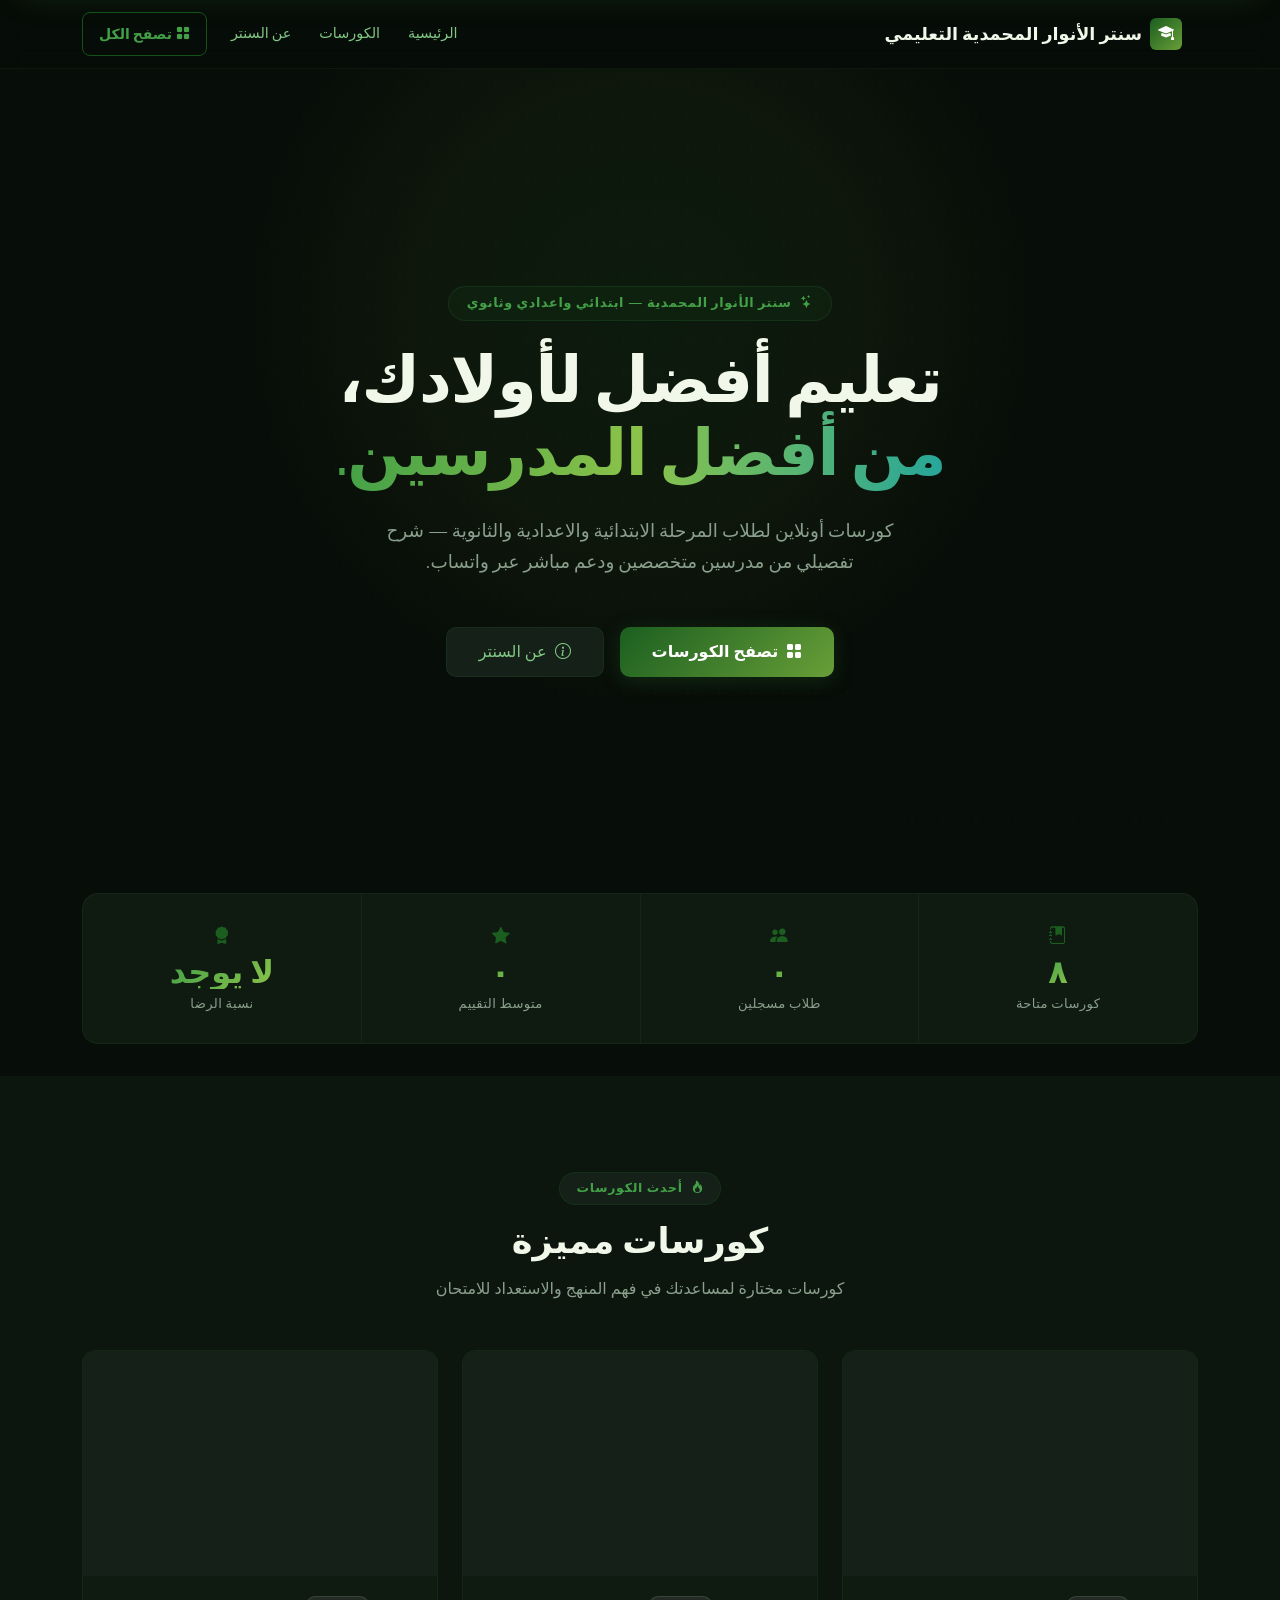
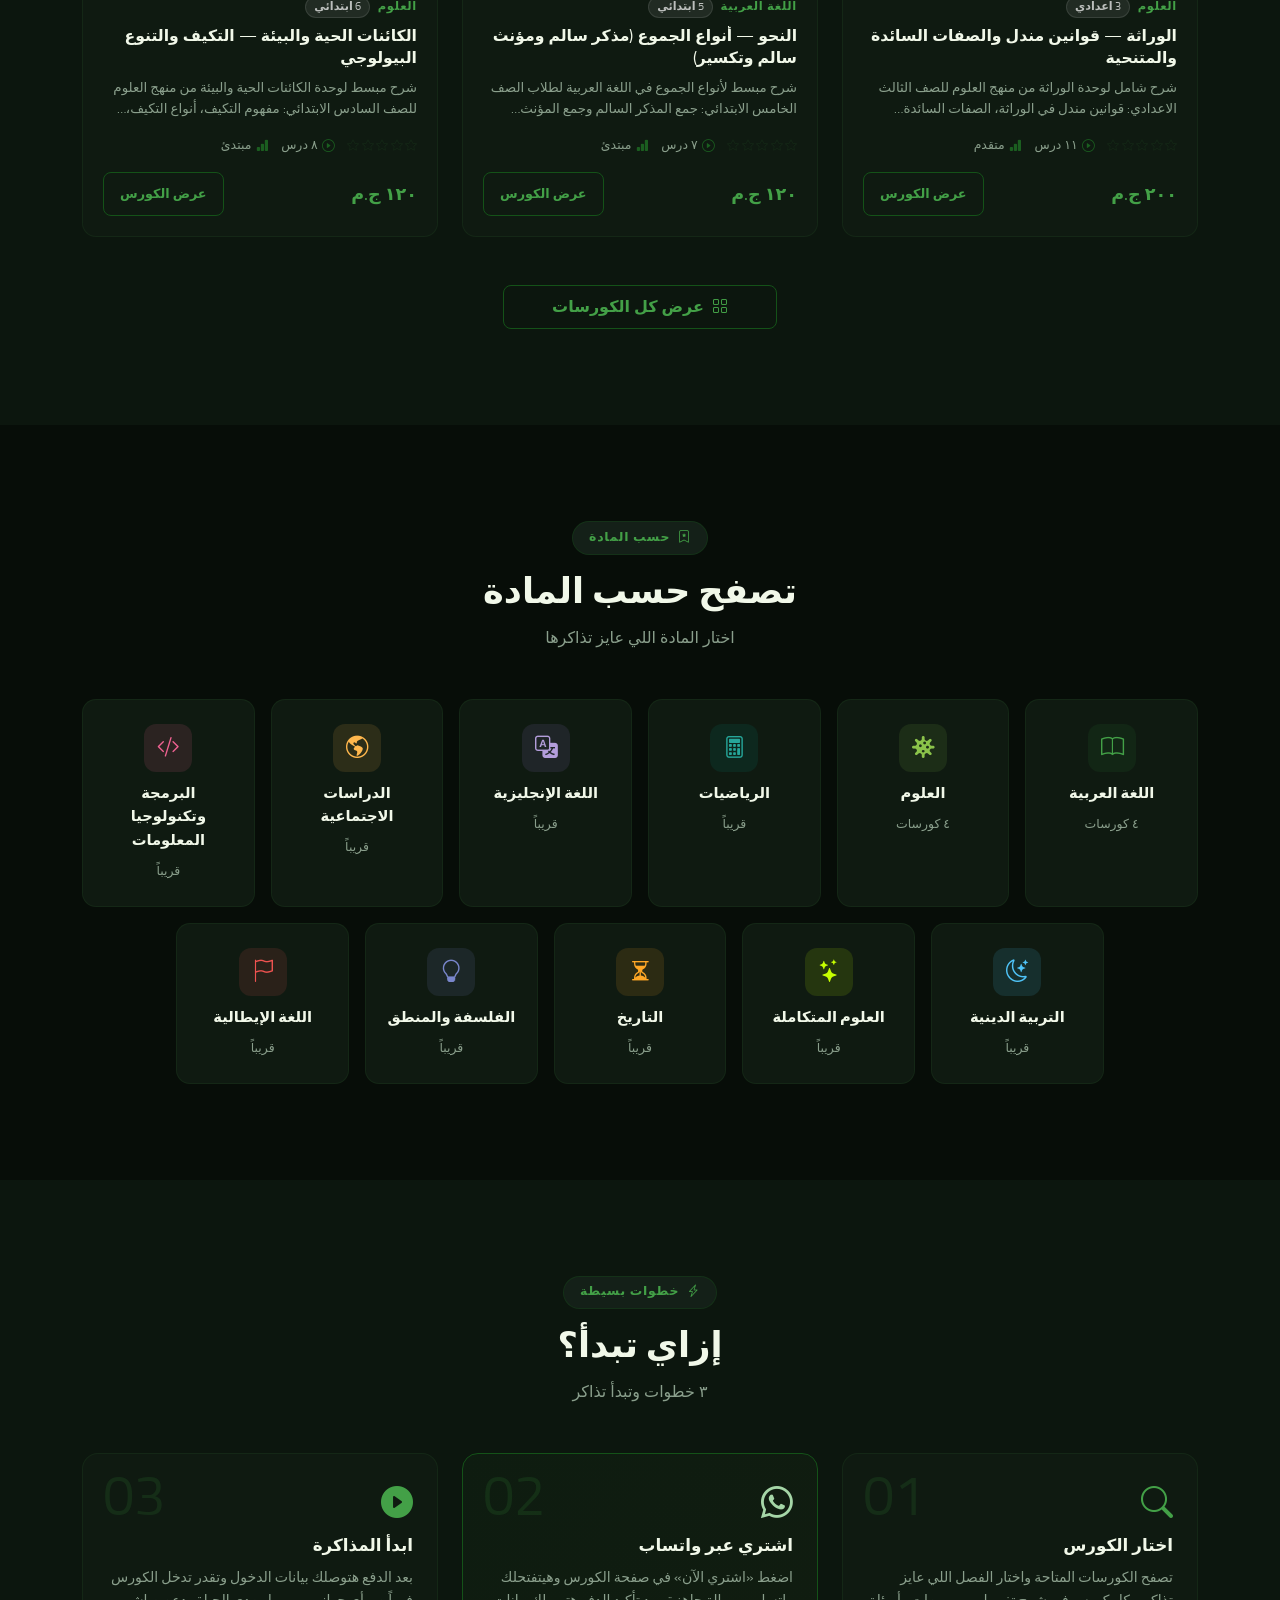
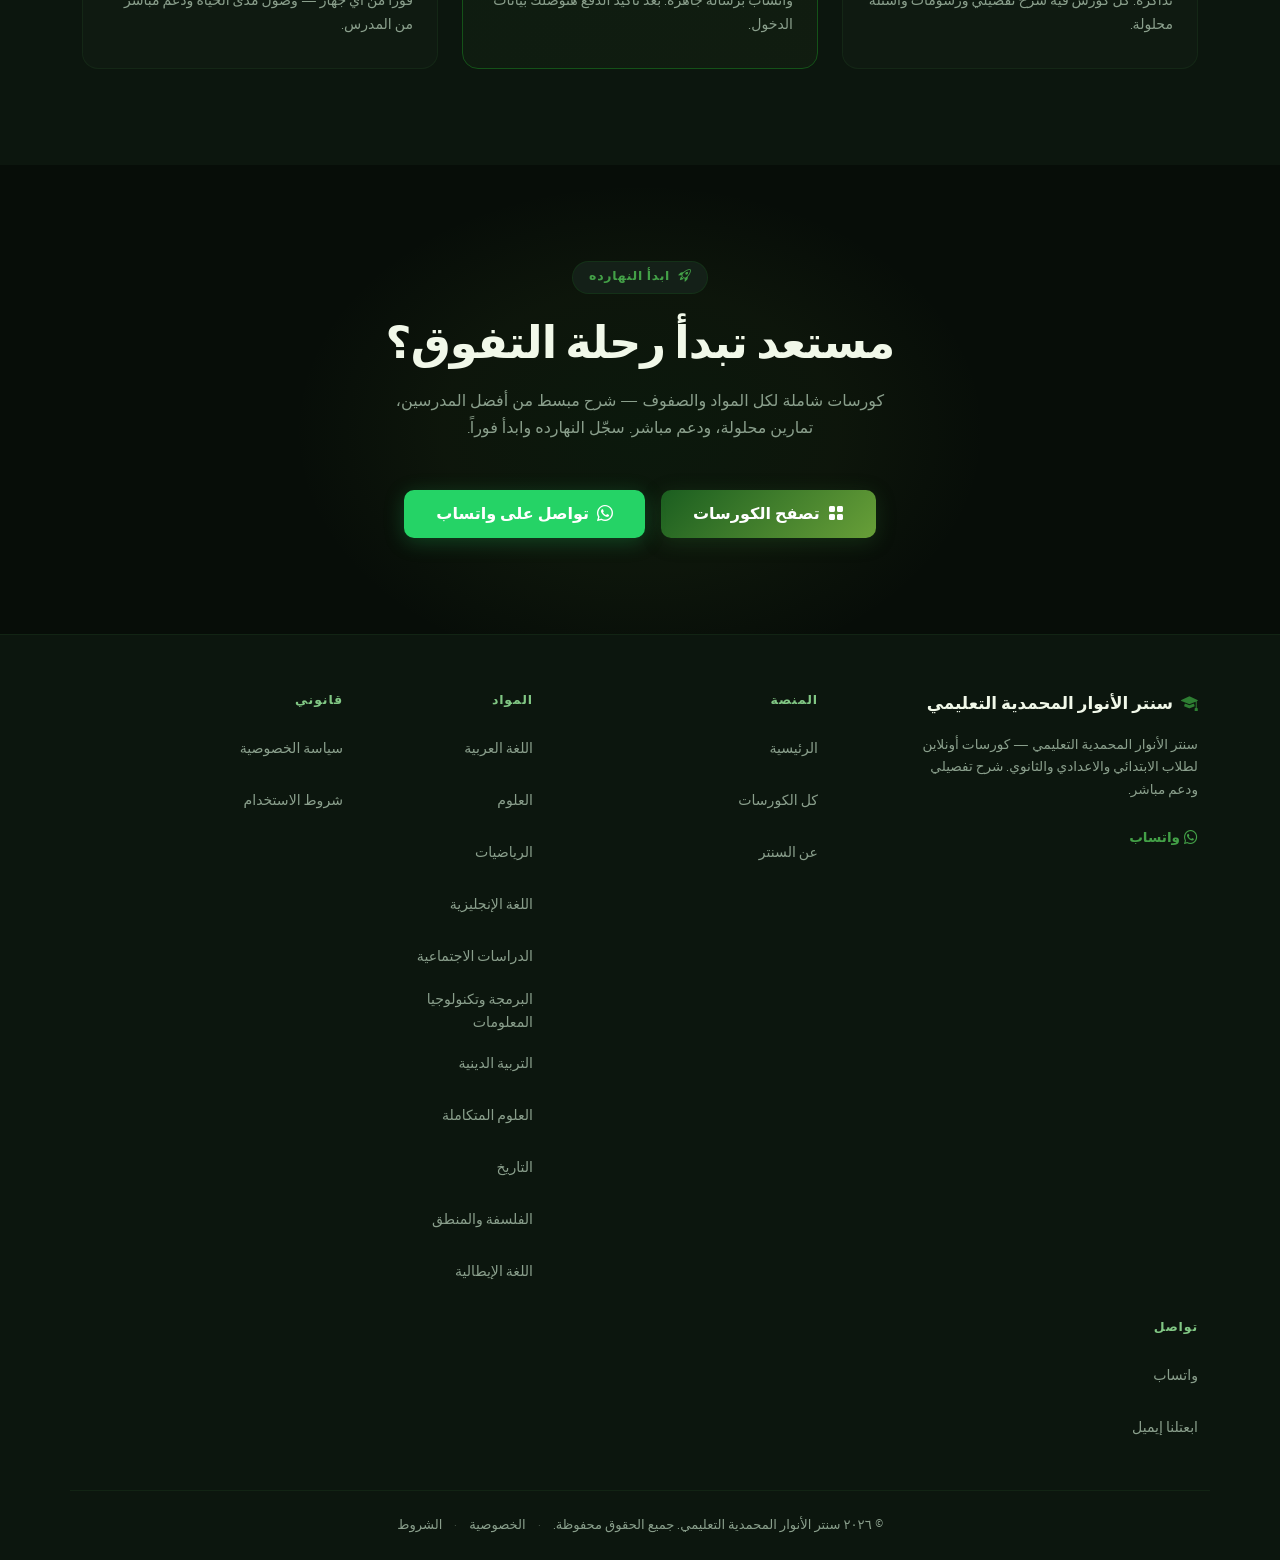
==== commit 140a9f92: "fix: icon margins me→ms for correct RTL spacing All 6 HTML files: - Fixed icon margins: me-1→ms-1, m" ====
--- a/index.html
+++ b/index.html
@@ -103,7 +103,7 @@
           </li>
           <li class="nav-item me-lg-2">
             <a class="btn site-btn-outline btn-sm px-3" href="./course/">
-              <i class="bi bi-grid-fill me-1" aria-hidden="true"></i>تصفح الكل
+              <i class="bi bi-grid-fill ms-1" aria-hidden="true"></i>تصفح الكل
             </a>
           </li>
         </ul>
@@ -123,7 +123,7 @@
           <div class="col-12 col-lg-9 col-xl-8">
 
             <div class="hero-badge mb-4" aria-hidden="true">
-              <i class="bi bi-stars me-2" aria-hidden="true"></i><span id="hero-badge-text">سنتر الأنوار المحمدية — ابتدائي واعدادي وثانوي</span>
+              <i class="bi bi-stars ms-2" aria-hidden="true"></i><span id="hero-badge-text">سنتر الأنوار المحمدية — ابتدائي واعدادي وثانوي</span>
             </div>
 
             <h1 class="hero-title mb-4" id="hero-heading">
@@ -135,10 +135,10 @@
 
             <div class="hero-actions d-flex flex-wrap gap-3 justify-content-center">
               <a href="./course/" class="btn site-btn-primary hero-btn-main">
-                <i class="bi bi-grid-fill me-2" aria-hidden="true"></i>تصفح الكورسات
+                <i class="bi bi-grid-fill ms-2" aria-hidden="true"></i>تصفح الكورسات
               </a>
               <a href="./about.html" class="btn site-btn-ghost hero-btn-sec">
-                <i class="bi bi-info-circle me-2" aria-hidden="true"></i>عن السنتر
+                <i class="bi bi-info-circle ms-2" aria-hidden="true"></i>عن السنتر
               </a>
             </div>
 
@@ -184,7 +184,7 @@
 
         <div class="section-header text-center mb-5">
           <div class="section-badge mb-3" aria-hidden="true">
-            <i class="bi bi-fire me-2" aria-hidden="true"></i><span id="featured-badge-text">أحدث الكورسات</span>
+            <i class="bi bi-fire ms-2" aria-hidden="true"></i><span id="featured-badge-text">أحدث الكورسات</span>
           </div>
           <h2 class="section-title" id="featured-heading"><span id="featured-title-text">كورسات مميزة</span></h2>
           <p class="section-subtitle" id="featured-subtitle-text">
@@ -197,7 +197,7 @@
 
         <div class="text-center mt-5">
           <a href="./course/" class="btn site-btn-outline px-5" id="featured-view-all-btn">
-            <i class="bi bi-grid me-2" aria-hidden="true"></i><span id="featured-view-all-text">عرض كل الكورسات</span>
+            <i class="bi bi-grid ms-2" aria-hidden="true"></i><span id="featured-view-all-text">عرض كل الكورسات</span>
           </a>
         </div>
 
@@ -210,7 +210,7 @@
 
         <div class="section-header text-center mb-5">
           <div class="section-badge mb-3" aria-hidden="true">
-            <i class="bi bi-bookmark-star me-2" aria-hidden="true"></i><span id="categories-badge-text">حسب المادة</span>
+            <i class="bi bi-bookmark-star ms-2" aria-hidden="true"></i><span id="categories-badge-text">حسب المادة</span>
           </div>
           <h2 class="section-title" id="categories-heading"><span id="categories-title-text">تصفح حسب المادة</span></h2>
           <p class="section-subtitle" id="categories-subtitle-text">اختار المادة اللي عايز تذاكرها</p>
@@ -229,7 +229,7 @@
 
         <div class="section-header text-center mb-5">
           <div class="section-badge mb-3" aria-hidden="true">
-            <i class="bi bi-lightning-charge me-2" aria-hidden="true"></i><span id="how-badge-text">خطوات بسيطة</span>
+            <i class="bi bi-lightning-charge ms-2" aria-hidden="true"></i><span id="how-badge-text">خطوات بسيطة</span>
           </div>
           <h2 class="section-title" id="how-heading"><span id="how-title-text">إزاي تبدأ؟</span></h2>
           <p class="section-subtitle" id="how-subtitle-text">٣ خطوات وتبدأ تذاكر</p>
@@ -288,7 +288,7 @@
       <div class="container cta-content text-center">
 
         <div class="section-badge mb-4" aria-hidden="true">
-          <i class="bi bi-rocket-takeoff me-2" aria-hidden="true"></i><span id="cta-badge-text">ابدأ النهارده</span>
+          <i class="bi bi-rocket-takeoff ms-2" aria-hidden="true"></i><span id="cta-badge-text">ابدأ النهارده</span>
         </div>
         <h2 class="cta-title mb-3" id="cta-heading">
           <span id="cta-title-text">مستعد تبدأ رحلة التفوق؟</span>
@@ -300,14 +300,14 @@
 
         <div class="d-flex flex-wrap gap-3 justify-content-center">
           <a href="./course/" class="btn site-btn-primary cta-btn-main">
-            <i class="bi bi-grid-fill me-2" aria-hidden="true"></i>تصفح الكورسات
+            <i class="bi bi-grid-fill ms-2" aria-hidden="true"></i>تصفح الكورسات
           </a>
           <a id="cta-whatsapp-btn"
  href="#" target="_blank"
              rel="noopener noreferrer"
              class="btn site-btn-whatsapp cta-btn-wa"
              aria-label="تواصل معانا على واتساب">
-            <i class="bi bi-whatsapp me-2" aria-hidden="true"></i>تواصل على واتساب
+            <i class="bi bi-whatsapp ms-2" aria-hidden="true"></i>تواصل على واتساب
           </a>
         </div>
 
@@ -323,7 +323,7 @@
 
         <div class="col-12 col-md-4">
           <div class="site-footer-brand mb-3">
-            <i class="bi bi-mortarboard-fill me-2 icon-em-500" aria-hidden="true"></i>
+            <i class="bi bi-mortarboard-fill ms-2 icon-em-500" aria-hidden="true"></i>
             <span id="footer-brand-name"></span>
           </div>
           <p class="site-footer-tagline" id="footer-tagline">
@@ -333,7 +333,7 @@
           <a id="footer-whatsapp-link" href="#" target="_blank"
              rel="noopener noreferrer" class="site-footer-social-link"
              aria-label="تواصل معانا على واتساب">
-            <i class="bi bi-whatsapp me-1" aria-hidden="true"></i>واتساب
+            <i class="bi bi-whatsapp ms-1" aria-hidden="true"></i>واتساب
           </a>
         </div>
 
